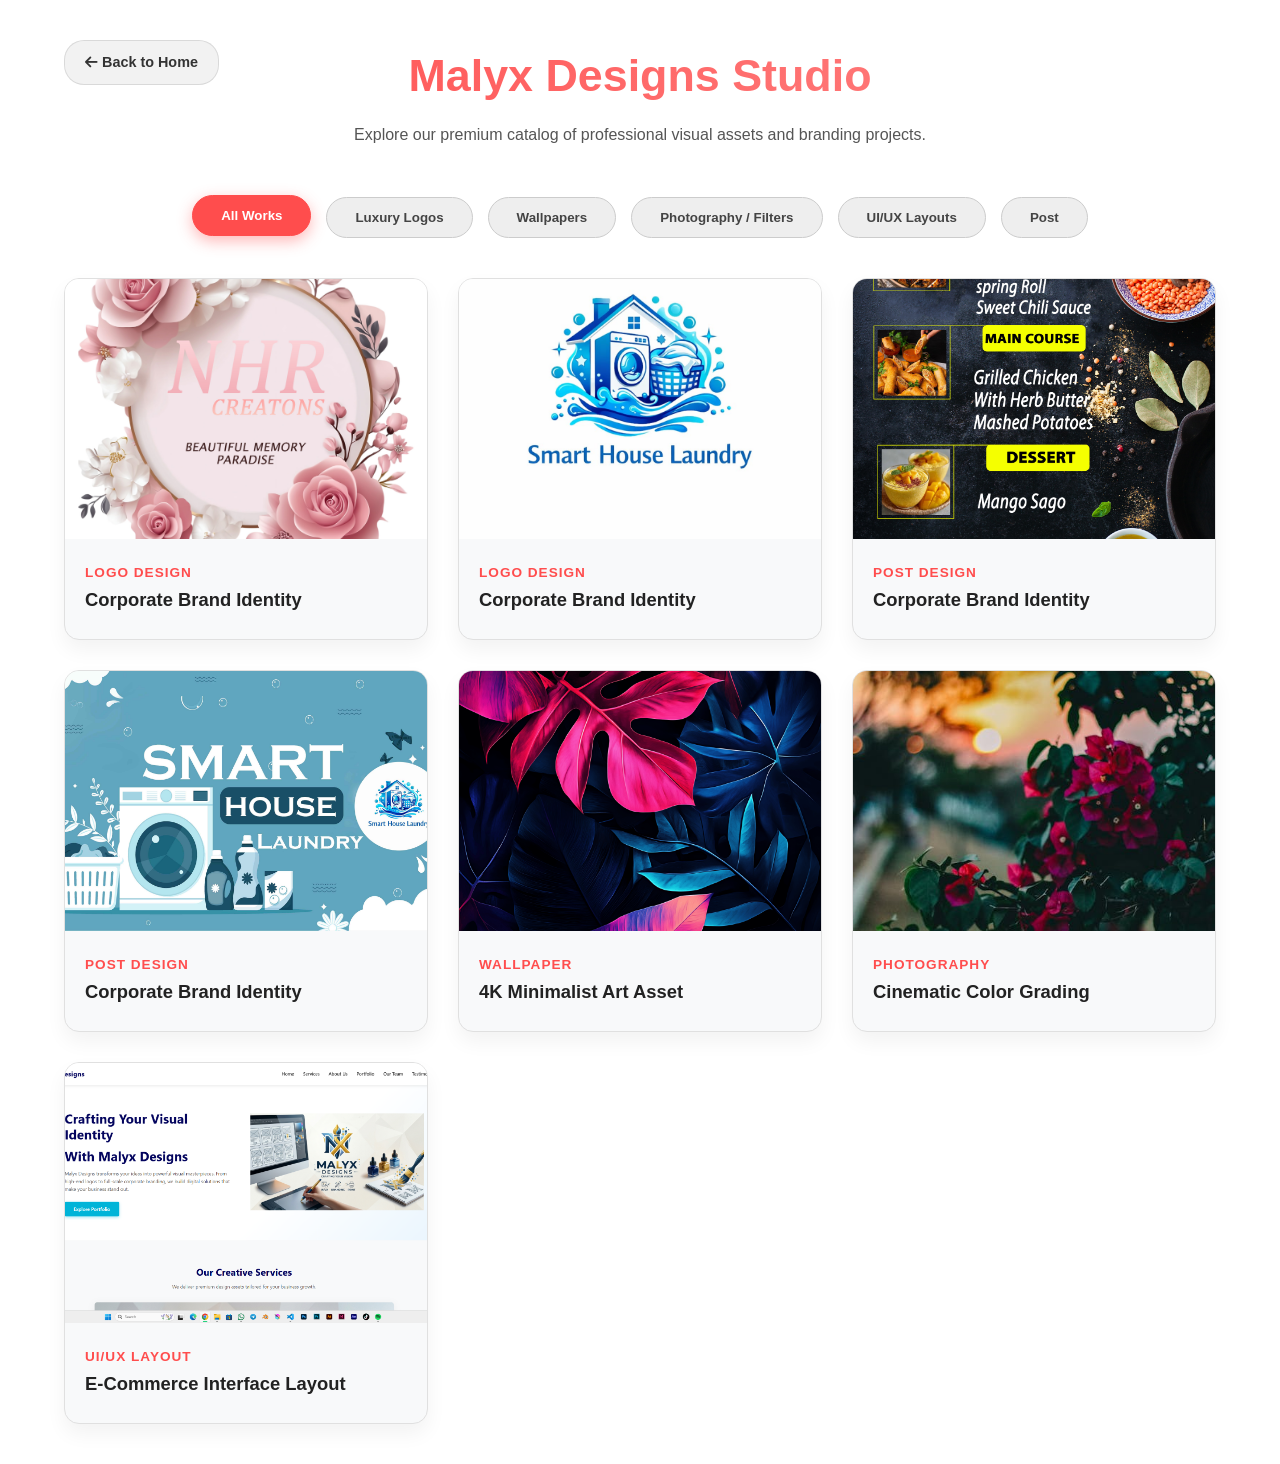
==== portfolio.html @ 3da810dc "Add files via upload" ====
<!DOCTYPE html>
<html lang="en">
<head>
    <meta charset="UTF-8">
    <meta name="viewport" content="width=device-width, initial-scale=1.0">
    <title>Malyx Designs | Creative Portfolio Showcase</title>
    
    <link rel="stylesheet" href="style.css">
    <link rel="stylesheet" href="portfolio.css">
    <link rel="stylesheet" href="https://cdnjs.cloudflare.com/ajax/libs/font-awesome/6.0.0/css/all.min.css">
</head>
<body>

    <div class="portfolio-header">
        <a href="index.html" class="back-home-btn"><i class="fas fa-arrow-left"></i> Back to Home</a>
        <h1 class="showcase-title">Malyx Designs Studio</h1>
        <p style="color: #888;">Explore our premium catalog of professional visual assets and branding projects.</p>
    </div>

    <div class="showcase-filters">
        <button class="showcase-filter-btn active" data-filter="all">All Works</button>
        <button class="showcase-filter-btn" data-filter="logos">Luxury Logos</button>
        <button class="showcase-filter-btn" data-filter="wallpapers">Wallpapers</button>
        <button class="showcase-filter-btn" data-filter="photos">Photography / Filters</button>
        <button class="showcase-filter-btn" data-filter="uiux">UI/UX Layouts</button>
         <button class="showcase-filter-btn" data-filter="Post">Post</button>
    </div>

    <div class="showcase-grid" id="showcaseGrid">
        
        <div class="showcase-card" data-category="logos">
            <div class="showcase-img-box">
                <img src="portfolio photo/2.jpg" alt="Malyx Premium Logo">
            </div>
            <div class="showcase-info">
                <span>Logo Design</span>
                <h3>Corporate Brand Identity</h3>
            </div>
        </div>

        <div class="showcase-card" data-category="logos">
            <div class="showcase-img-box">
                <img src="portfolio photo/WhatsApp Image 2026-02-16 at 11.25.19.jpeg" alt="Malyx Premium Logo">
            </div>
            <div class="showcase-info">
                <span>Logo Design</span>
                <h3>Corporate Brand Identity</h3>
            </div>
        </div>

        <div class="showcase-card" data-category="Post">
            <div class="showcase-img-box">
                <img src="portfolio photo/Untitled-1.jpg" alt="Malyx Premium Post">
            </div>
            <div class="showcase-info">
                <span>Post Design</span>
                <h3>Corporate Brand Identity</h3>
            </div>
        </div>

        <div class="showcase-card" data-category="Post">
            <div class="showcase-img-box">
                <img src="portfolio photo/cover photo.jpg" alt="Malyx Premium Post">
            </div>
            <div class="showcase-info">
                <span>Post Design</span>
                <h3>Corporate Brand Identity</h3>
            </div>
        </div>

        <div class="showcase-card" data-category="wallpapers">
            <div class="showcase-img-box">
                <img src="portfolio photo/amoled_colorful_leaves_aae9da4a_2e3b_4034_90f3.png" alt="Minimalist Red Desktop Wallpaper">
            </div>
            <div class="showcase-info">
                <span>Wallpaper</span>
                <h3>4K Minimalist Art Asset</h3>
            </div>
        </div>

        <div class="showcase-card" data-category="photos">
            <div class="showcase-img-box">
                <img src="portfolio photo/pexels-photo-600114.jpeg" alt="Graded Corporate Photography">
            </div>
            <div class="showcase-info">
                <span>Photography</span>
                <h3>Cinematic Color Grading</h3>
            </div>
        </div>

        <div class="showcase-card" data-category="uiux">
            <div class="showcase-img-box">
                <img src="portfolio photo/Screenshot 2026-05-20 155240.png" alt="Mobile UI Concept">
            </div>
            <div class="showcase-info">
                <span>UI/UX Layout</span>
                <h3>E-Commerce Interface Layout</h3>
            </div>
        </div>

    </div>

    <div id="lightbox" class="lightbox">
        <span class="lightbox-close">&times;</span>
        <img class="lightbox-content" id="lightboxImg" src="" alt="Enlarged Design">
    </div>

    <script src="portfolio.js"></script>
</body>
</html>
---- style.css ----
/* ==========================================
   1. CORE VARIABLES & RESET CONFIGS
   ========================================== */
:root {
    --primary-color: #ff4d4d;
    --secondary-color: #0f2537; /* කළු වෙනුවට තද වෘත්තීය නිල් පැහැයක් */
    --dark-bg: #f7f9fc;         /* පසුබිම ලා පැහැයට වෙනස් කළා */
    --light-bg: #ffffff;        /* ප්‍රධාන පසුබිම සුදු පැහැයට වෙනස් කළා */
    --text-color: #333333;      /* කියවීමට පහසු තද අකුරු */
    --text-light: #ffffff;
    --text-muted: #666666;
    --card-bg: #ffffff;
    --border-color: #e0e0e0;
    --transition-fast: all 0.3s ease;
    --box-shadow-sm: 0 4px 6px rgba(0, 0, 0, 0.05);
    --box-shadow-md: 0 10px 20px rgba(0, 0, 0, 0.05);
}

* {
    margin: 0;
    padding: 0;
    box-sizing: border-box;
}

html {
    scroll-behavior: smooth;
    font-family: 'Segoe UI', Tahoma, Geneva, Verdana, sans-serif;
    color: var(--text-color);
    background-color: var(--light-bg);
}

body {
    line-height: 1.6;
    overflow-x: hidden;
    background-color: var(--light-bg);
}

a {
    text-decoration: none;
    color: inherit;
    transition: var(--transition-fast);
}

ul {
    list-style: none;
}

img {
    max-width: 100%;
    height: auto;
    display: block;
}

/* ==========================================
   2. REUSABLE COMPONENTS & BUTTONS
   ========================================== */
.section-title {
    font-size: 2.5rem;
    text-align: center;
    margin-bottom: 10px;
    color: var(--secondary-color);
    font-weight: 700;
}

.section-subtitle {
    text-align: center;
    color: var(--text-muted);
    margin-bottom: 40px;
    font-size: 1.1rem;
}

.btn-primary {
    display: inline-block;
    background-color: var(--primary-color);
    color: var(--text-light);
    padding: 12px 30px;
    border-radius: 30px;
    font-weight: 600;
    border: 2px solid transparent;
    cursor: pointer;
    box-shadow: 0 4px 15px rgba(255, 77, 77, 0.3);
    transition: var(--transition-fast);
}

.btn-primary:hover {
    background-color: transparent;
    color: var(--primary-color);
    border-color: var(--primary-color);
    transform: translateY(-3px);
    box-shadow: 0 6px 20px rgba(255, 77, 77, 0.4);
}

/* ==========================================
   3. MAIN HEADER & NAVIGATION
   ========================================== */
.main-header {
    position: fixed;
    top: 0;
    left: 0;
    width: 100%;
    background-color: rgba(255, 255, 255, 0.95); /* Header එක සුදු පැහැයට හැරෙව්වා */
    padding: 15px 8%;
    display: flex;
    justify-content: space-between;
    align-items: center;
    z-index: 1000;
    box-shadow: 0 2px 10px rgba(0,0,0,0.05);
    backdrop-filter: blur(10px);
}

.nav-links a {
    color: #444444; /* කළු/අළු අකුරු ලා පසුබිමට ගැළපෙන ලෙස */
    font-weight: 500;
    font-size: 1rem;
    padding: 5px 0;
    position: relative;
    display: inline-flex;  
    align-items: center;   
}

.logo-container {
    display: flex;
    align-items: center;
    gap: 10px;
    color: var(--secondary-color); /* ලෝගෝ අකුරු තද පැහැයට */
}

.logo-icon {
    font-size: 1.8rem;
    color: var(--primary-color);
}

/* ==========================================
   THEME SWITCHER DROPDOWN STYLES
   ========================================== */
.theme-switcher {
    position: relative;
    display: inline-block;
    margin-left: 20px;
}

.theme-btn {
    background: #f0f2f5;
    border: 1px solid var(--border-color);
    color: var(--secondary-color);
    padding: 8px 12px;
    border-radius: 50%;
    cursor: pointer;
    font-size: 1rem;
    transition: all 0.3s ease;
}

.theme-btn:hover {
    background: #ff4d4d;
    color: #fff;
    border-color: #ff4d4d;
}

.theme-dropdown {
    position: absolute;
    top: 45px; 
    right: 0;
    background: #ffffff;
    border: 1px solid var(--border-color);
    border-radius: 8px;
    padding: 5px 0;
    list-style: none;
    width: 120px;
    display: none; 
    box-shadow: 0 5px 15px rgba(0,0,0,0.08);
    z-index: 1000;
}

.theme-dropdown.show { 
    display: block; 
}

.theme-dropdown li {
    padding: 10px 15px;
    color: var(--text-color);
    cursor: pointer;
    font-size: 0.9rem;
    display: flex;
    align-items: center;
    gap: 8px;
    transition: all 0.2s ease;
}

.theme-dropdown li:hover, 
.theme-dropdown li.active-theme {
    background: #ff4d4d;
    color: #fff;
}

/* ==========================================
   4. HERO SECTION (WELCOME AREA)
   ========================================== */
.hero-section {
    min-height: 100vh;
    background-color: var(--dark-bg) !important; /* කළු වෙනුවට ලස්සන ලා පසුබිමක් */
    color: var(--text-color); /* අකුරු තද පැහැයට */
    display: flex;
    align-items: center;
    padding: 100px 8% 60px 8%;
}

.brand-name {
    font-size: 1.5rem;
    font-weight: 700;
    letter-spacing: 0.5px;
    color: var(--secondary-color);
}

.navbar {
    display: flex;
    align-items: center;
}

.nav-links {
    display: flex;
    gap: 30px;
}

.nav-links a:hover,
.nav-links a.active {
    color: var(--primary-color);
}

.nav-links a::after {
    content: '';
    position: absolute;
    bottom: 0;
    left: 0;
    width: 0;
    height: 2px;
    background-color: var(--primary-color);
    transition: var(--transition-fast);
}

.nav-links a:hover::after,
.nav-links a.active::after {
    width: 100%;
}

.menu-toggle {
    display: none;
    color: var(--secondary-color);
    font-size: 1.5rem;
    cursor: pointer;
}

.hero-container {
    display: grid;
    grid-template-columns: 1fr 1fr;
    gap: 50px;
    align-items: center;
    max-width: 1200px;
    margin: 0 auto;
    width: 100%;
}

.hero-content h1 {
    font-size: 3.2rem;
    font-weight: 800;
    line-height: 1.2;
    min-height: 4rem;
    color: var(--secondary-color);
}

.hero-content h1 {
    font-size: 3.2rem;
    font-weight: 800;
    line-height: 1.2;
    color: var(--secondary-color);
    margin-bottom: 10px;
    display: block; /* වැකිය සාමාන්‍ය පරිදි ස්ථාවරව තියාගන්න */
}

/* 🎯 දැන් මේ Animation එක ක්‍රියාත්මක වෙන්නේ අග තියෙන ඉරට විතරයි */
.typing-cursor {
    color: #ff4d4d; /* Cursor එකේ පාට (Malyx රතු) */
    font-weight: 300;
    margin-left: 5px;
    display: inline-block;
    animation: cursor-blink 0.7s infinite;
}

/* 🎯 Cursor එක විතරක් පෙනි පෙනි නැතිවෙන Animation එක */
@keyframes cursor-blink {
    0%, 100% { opacity: 1; }
    50% { opacity: 0; }
}

@keyframes blink {
    0%, 100% { opacity: 1; }
    50% { opacity: 0; }
}

.hero-content p {
    font-size: 1.1rem;
    color: #555555;
    margin: 25px 0 35px 0;
    max-width: 550px;
}

.hero-image img {
    width: 100%;
    filter: drop-shadow(0 15px 30px rgba(0,0,0,0.05));
    animation: float 6s ease-in-out infinite;
}

@keyframes float {
    0%, 100% { transform: translateY(0); }
    50% { transform: translateY(-15px); }
}

/* ==========================================
   5. SERVICES & ABOUT SECTIONS
   ========================================== */
.services-section, .about-section {
    padding: 80px 8%;
    background-color: var(--light-bg);
}

.about-section {
    background-color: var(--dark-bg); /* Section දෙක වෙන් කර හඳුනාගැනීමට */
}

.web-image-wrapper {
    display: flex;
    justify-content: center;
    margin: 0 auto;
    max-width: 1000px; /* Full width එකට ළඟා වීමට වැඩි කළා */
    width: 100%;
}

.clean-web-img {
    width: 100%;
    border-radius: 12px;
    box-shadow: var(--box-shadow-md);
    transition: var(--transition-fast);
}

.clean-web-img:hover {
    transform: scale(1.02);
}

/* ==========================================
   6. PORTFOLIO WITH DYNAMIC FILTERS
   ========================================== */
.portfolio-section {
    padding: 80px 8%;
    background-color: var(--light-bg);
}

.portfolio-filters {
    display: flex;
    justify-content: center;
    gap: 15px;
    margin-bottom: 40px;
}

.filter-btn {
    background-color: #ffffff;
    border: 1px solid var(--border-color);
    padding: 10px 24px;
    border-radius: 25px;
    font-weight: 600;
    cursor: pointer;
    transition: var(--transition-fast);
    box-shadow: var(--box-shadow-sm);
    color: var(--text-color);
}

.filter-btn:hover,
.filter-btn.active {
    background-color: var(--primary-color);
    color: var(--text-light);
    border-color: var(--primary-color);
}

/* ==========================================
   7. CREATIVE TEAM SECTION
   ========================================== */
.team-section {
    padding: 80px 8%;
    background-color: var(--dark-bg);
}

.team-grid {
    display: flex;
    justify-content: center;
    gap: 40px;
    flex-wrap: wrap;
    max-width: 1000px;
    margin: 0 auto;
}

.team-card {
    background-color: #ffffff;
    padding: 40px 30px;
    border-radius: 12px;
    text-align: center;
    width: 280px;
    box-shadow: var(--box-shadow-sm);
    border: 1px solid var(--border-color);
    transition: var(--transition-fast);
}

.team-card:hover {
    transform: translateY(-5px);
    box-shadow: var(--box-shadow-md);
    border-color: var(--primary-color);
}

.team-img-placeholder {
    width: 100px;
    height: 100px;
    background-color: rgba(255, 77, 77, 0.1);
    color: var(--primary-color);
    border-radius: 50%;
    display: flex;
    align-items: center;
    justify-content: center;
    font-size: 2.5rem;
    margin: 0 auto 20px auto;
}

.team-card h3 {
    font-size: 1.3rem;
    margin-bottom: 5px;
    color: var(--secondary-color);
}

.team-card p {
    color: var(--text-muted);
    font-size: 0.95rem;
}

/* ==========================================
   8. TESTIMONIALS SECTION
   ========================================== */
.testimonials-section {
    padding: 80px 8%;
    background-color: var(--secondary-color); /* මෙය තද වර්ණයෙන් පැවතීම කැපී පෙනේ */
    color: var(--text-light);
    text-align: center;
}

.testimonials-section .section-title {
    color: var(--text-light);
}

.testimonial-container {
    max-width: 800px;
    margin: 0 auto;
}

.testimonial-card {
    background-color: rgba(255,255,255,0.05);
    padding: 40px;
    border-radius: 15px;
    border: 1px solid rgba(255,255,255,0.1);
}

.client-text {
    font-size: 1.2rem;
    font-style: italic;
    line-height: 1.8;
    margin-bottom: 25px;
}

.client-info h4 {
    color: var(--primary-color);
    font-size: 1.1rem;
    margin-bottom: 2px;
}

.client-info span {
    font-size: 0.85rem;
    color: #aaaaaa;
}

/* ==========================================
   9. CONTACT FORM & SYSTEM VALIDATION
   ========================================== */
.contact-section {
    padding: 80px 8%;
    background-color: var(--light-bg);
}

.contact-container {
    max-width: 650px;
    margin: 0 auto 50px auto;
    background-color: #ffffff;
    padding: 40px;
    border-radius: 12px;
    box-shadow: var(--box-shadow-md);
    border: 1px solid var(--border-color);
}

.form-group {
    margin-bottom: 22px;
}

.form-group label {
    display: block;
    font-weight: 600;
    margin-bottom: 8px;
    font-size: 0.95rem;
    color: var(--secondary-color);
}

.form-group input,
.form-group textarea {
    width: 100%;
    padding: 12px 18px;
    border: 1px solid var(--border-color);
    border-radius: 8px;
    font-family: inherit;
    font-size: 1rem;
    background-color: #fafafa;
    transition: var(--transition-fast);
    color: var(--text-color);
}

.form-group input:focus,
.form-group textarea:focus {
    outline: none;
    border-color: var(--primary-color);
    background-color: #ffffff;
    box-shadow: 0 0 0 4px rgba(255, 77, 77, 0.1);
}

.form-btn {
    width: 100%;
    border-radius: 8px;
    font-size: 1.05rem;
    padding: 14px;
}

/* Validation System CSS rules */
.error-msg {
    display: none;
    color: var(--primary-color);
    font-size: 0.85rem;
    margin-top: 6px;
    font-weight: 500;
}

.invalid-field {
    border: 2px solid var(--primary-color) !important;
    background-color: #fff2f2 !important;
}

.success-box {
    display: none;
    background-color: #d4edda;
    color: #155724;
    padding: 15px;
    border-left: 5px solid #28a745;
    margin-top: 20px;
    border-radius: 4px;
    font-weight: 500;
}

/* ==========================================
   10. INTERACTIVE STAR RATING STYLES
   ========================================== */
.rating-container {
    text-align: center;
    max-width: 400px;
    margin: 0 auto;
    padding: 25px;
    background-color: #ffffff;
    border-radius: 10px;
    box-shadow: var(--box-shadow-sm);
    border: 1px solid var(--border-color);
}

.rating-container h3 {
    font-size: 1.2rem;
    margin-bottom: 12px;
    color: var(--secondary-color);
}

.stars {
    margin-bottom: 10px;
}

.star {
    cursor: pointer;
    font-size: 2.3rem;
    color: #dddddd;
    transition: color 0.2s ease, transform 0.1s ease;
    display: inline-block;
}

.star:hover {
    transform: scale(1.15);
}

.star.rated {
    color: #ffcc00;
}

#rating-text {
    font-size: 0.95rem;
    color: var(--text-muted);
}

/* ==========================================
   11. PROFESSIONAL FOOTER ARCHITECTURE
   ========================================== */
.main-footer {
    background-color: var(--secondary-color);
    color: #e0e0e0;
    padding: 70px 8% 20px 8%;
    border-top: 4px solid var(--primary-color);
}

.footer-container {
    display: grid;
    grid-template-columns: 2fr 1fr 1fr 1.2fr;
    gap: 40px;
    max-width: 1200px;
    margin: 0 auto;
}

.brand-col .footer-logo {
    display: flex;
    align-items: center;
    gap: 10px;
    color: #fff;
    font-size: 1.6rem;
    font-weight: 700;
    margin-bottom: 15px;
}

.brand-col .footer-logo i {
    color: var(--primary-color);
}

.brand-desc {
    font-size: 0.9rem;
    line-height: 1.7;
    color: #b0b0b0;
    margin-bottom: 20px;
}

.contact-info-list li {
    display: flex;
    align-items: center;
    gap: 12px;
    font-size: 0.9rem;
    margin-bottom: 10px;
}

.contact-info-list li i {
    color: var(--primary-color);
    width: 15px;
}

.footer-col h3 {
    color: #fff;
    font-size: 1.15rem;
    font-weight: 600;
    margin-bottom: 25px;
    position: relative;
}

.footer-col h3::after {
    content: '';
    position: absolute;
    bottom: -8px;
    left: 0;
    width: 35px;
    height: 2px;
    background-color: var(--primary-color);
}

.footer-links li {
    margin-bottom: 12px;
}

.footer-links a {
    font-size: 0.9rem;
    color: #b0b0b0;
}

.footer-links a:hover {
    color: var(--primary-color);
    padding-left: 5px;
}

.hubs-list li {
    font-size: 0.9rem;
    color: #b0b0b0;
    display: flex;
    align-items: center;
    gap: 10px;
}

.hubs-list li i {
    color: var(--primary-color);
}

.footer-bottom {
    margin-top: 50px;
    padding-top: 20px;
    border-top: 1px solid rgba(255, 255, 255, 0.08);
}

.bottom-container {
    display: flex;
    justify-content: space-between;
    align-items: center;
    flex-wrap: wrap;
    gap: 15px;
    max-width: 1200px;
    margin: 0 auto;
    font-size: 0.85rem;
    color: #999999;
}

.design-badges {
    display: flex;
    gap: 12px;
}

.design-badges span {
    background-color: rgba(255,255,255,0.05);
    padding: 4px 10px;
    border-radius: 4px;
    border: 1px solid rgba(255,255,255,0.1);
    cursor: default;
}

.design-badges span i {
    color: #00a8ff;
}

/* ==========================================
   12. LIGHTBOX MODAL CONFIGURATION
   ========================================== */
.lightbox {
    display: none;
    position: fixed;
    top: 0; left: 0; width: 100%; height: 100%;
    background: rgba(0, 0, 0, 0.95);
    z-index: 99999;
    align-items: center;
    justify-content: center;
}

.lightbox.show {
    display: flex;
}

.lightbox-content {
    max-width: 85%;
    max-height: 85%;
    border: 3px solid #ffffff;
    border-radius: 4px;
    box-shadow: 0 0 30px rgba(255,255,255,0.15);
    animation: zoom 0.3s ease;
}

@keyframes zoom {
    from { transform: scale(0.9); opacity: 0; }
    to { transform: scale(1); opacity: 1; }
}

.lightbox-close {
    position: absolute;
    top: 30px;
    right: 40px;
    color: #ffffff;
    font-size: 40px;
    font-weight: bold;
    cursor: pointer;
    transition: var(--transition-fast);
}

.lightbox-close:hover {
    color: var(--primary-color);
}

/* ==========================================
   13. STICKY FLOATING SOCIAL STYLES
   ========================================== */
.back-to-top {
    position: fixed;
    bottom: 30px;
    right: 30px;
    background-color: var(--primary-color);
    color: white;
    width: 45px;
    height: 45px;
    border-radius: 50%;
    display: flex;
    align-items: center;
    justify-content: center;
    font-size: 1.2rem;
    border: none;
    cursor: pointer;
    box-shadow: 0 4px 10px rgba(0,0,0,0.2);
    opacity: 0;
    visibility: hidden;
    transition: all 0.4s ease;
    z-index: 999;
}

.back-to-top.show {
    opacity: 1;
    visibility: visible;
}

.back-to-top:hover {
    background-color: #e03e3e;
    transform: translateY(-3px);
}

/* Floating Social Icons Styling */
.instagram-float, .tiktok-float, .facebook-float, .whatsapp-float {
    position: fixed;
    width: 50px;
    height: 50px;
    color: #fff;
    border-radius: 50%;
    text-align: center;
    font-size: 24px;
    box-shadow: 2px 2px 10px rgba(0,0,0,0.15);
    z-index: 999;
    display: flex;
    align-items: center;
    justify-content: center;
}

.instagram-float { bottom: 90px; left: 20px; background: #e1306c; }
.tiktok-float { bottom: 150px; left: 20px; background: #000000; }
.facebook-float { bottom: 210px; left: 20px; background: #1877f2; }
.whatsapp-float { bottom: 30px; left: 20px; background: #25d366; font-size: 28px; }

.instagram-float:hover, .tiktok-float:hover, .facebook-float:hover, .whatsapp-float:hover {
    transform: scale(1.1) translateY(-3px);
    color: #fff;
}

/* ==========================================
   14. RESPONSIVE MEDIA QUERIES (MOBILE)
   ========================================== */
@media (max-width: 992px) {
    .hero-container {
        grid-template-columns: 1fr;
        text-align: center;
        gap: 30px;
    }
    .hero-content p {
        margin: 25px auto 35px auto;
    }
    .footer-container {
        grid-template-columns: 1fr 1fr;
    }
}

@media (max-width: 768px) {
    .main-header {
        padding: 15px 5%;
    }
    .menu-toggle {
        display: block;
    }
    .nav-links {
        position: absolute;
        top: 100%;
        left: 0;
        width: 100%;
        background-color: var(--secondary-color);
        flex-direction: column;
        gap: 0;
        max-height: 0;
        overflow: hidden;
        transition: max-height 0.4s ease-in-out;
        box-shadow: 0 4px 10px rgba(0,0,0,0.1);
    }
    .nav-links.active {
        max-height: 350px;
    }
    .nav-links li {
        width: 100%;
        text-align: center;
    }
    .nav-links a {
        display: block;
        padding: 15px 0;
        border-bottom: 1px solid rgba(255,255,255,0.05);
        color: #ffffff; /* මොබයිල් මෙනු එක තද පැහැති නිසා අකුරු සුදු කළා */
    }
    .nav-links a::after {
        display: none;
    }
    .hero-content h1 {
        font-size: 2.3rem;
    }
    .footer-container {
        grid-template-columns: 1fr;
        gap: 30px;
    }
    .contact-container {
        padding: 25px;
    }
    .bottom-container {
        flex-direction: column;
        text-align: center;
    }
}

/* පින්තූර අඩු වුණත් grid එක හැමතිස්සෙම මැදටම තියන්න */
#portfolioGrid, .portfolio-grid {
    display: grid;
    grid-template-columns: repeat(auto-fill, minmax(280px, 1fr));
    gap: 25px;
    max-width: 1200px;
    margin: 0 auto;
}

.portfolio-item {
    width: 100%; 
}

/* ==========================================
   SOCIAL ICONS BRAND-COLORED RIPPLE EFFECT
   ========================================== */
.instagram-float, .tiktok-float, .facebook-float, .whatsapp-float {
    position: fixed;
    z-index: 999;
}

/* 1. Facebook - නිල් පාට වළල්ල */
.facebook-float {
    animation: fbRipple 2.5s infinite ease-in-out;
}
@keyframes fbRipple {
    0% { box-shadow: 0 0 0 0 rgba(24, 119, 242, 0.6), 0 2px 10px rgba(0,0,0,0.15); }
    50% { box-shadow: 0 0 0 15px rgba(24, 119, 242, 0), 0 2px 10px rgba(0,0,0,0.15); }
    100% { box-shadow: 0 0 0 0 rgba(24, 119, 242, 0), 0 2px 10px rgba(0,0,0,0.15); }
}

/* 2. TikTok - ලා රතු/නියොන් පාට වළල්ල */
.tiktok-float {
    animation: ttRipple 2.5s infinite ease-in-out;
    animation-delay: 0.6s; 
}
@keyframes ttRipple {
    0% { box-shadow: 0 0 0 0 rgba(254, 44, 85, 0.6), 0 2px 10px rgba(0,0,0,0.15); }
    50% { box-shadow: 0 0 0 15px rgba(254, 44, 85, 0), 0 2px 10px rgba(0,0,0,0.15); }
    100% { box-shadow: 0 0 0 0 rgba(254, 44, 85, 0), 0 2px 10px rgba(0,0,0,0.15); }
}

/* 3. Instagram - රෝස/රතු පාට වළල්ල */
.instagram-float {
    animation: igRipple 2.5s infinite ease-in-out;
    animation-delay: 1.2s;
}
@keyframes igRipple {
    0% { box-shadow: 0 0 0 0 rgba(225, 48, 108, 0.6), 0 2px 10px rgba(0,0,0,0.15); }
    50% { box-shadow: 0 0 0 15px rgba(225, 48, 108, 0), 0 2px 10px rgba(0,0,0,0.15); }
    100% { box-shadow: 0 0 0 0 rgba(225, 48, 108, 0), 0 2px 10px rgba(0,0,0,0.15); }
}

/* 4. WhatsApp - ලා කොළ පාට වළල්ල */
.whatsapp-float {
    animation: waRipple 2.5s infinite ease-in-out;
    animation-delay: 1.8s;
}
@keyframes waRipple {
    0% { box-shadow: 0 0 0 0 rgba(37, 211, 102, 0.6), 0 2px 10px rgba(0,0,0,0.15); }
    50% { box-shadow: 0 0 0 15px rgba(37, 211, 102, 0), 0 2px 10px rgba(0,0,0,0.15); }
    100% { box-shadow: 0 0 0 0 rgba(37, 211, 102, 0), 0 2px 10px rgba(0,0,0,0.15); }
}

/* Hover කළාම ඇනිමේෂන් එක නතර වෙන්න */
.instagram-float:hover, .tiktok-float:hover, .facebook-float:hover, .whatsapp-float:hover {
    animation: none;
    transform: scale(1.1);
    transition: transform 0.3s ease;
}
---- portfolio.css ----
/* ==========================================
   PORTFOLIO DASHBOARD UNIQUE STYLES
   ========================================== */
body {
    background-color: #0b0b0d !important;
    color: #ffffff;
    min-height: 100vh;
    padding: 40px 5%;
}

.portfolio-header {
    text-align: center;
    margin-bottom: 50px;
    position: relative;
}

.back-home-btn {
    position: absolute;
    top: 0; 
    left: 0;
    background: rgba(255,255,255,0.05);
    padding: 10px 20px;
    border-radius: 20px;
    border: 1px solid rgba(255,255,255,0.1);
    font-weight: 600;
    font-size: 0.9rem;
    transition: all 0.3s ease;
}

.back-home-btn:hover {
    background: #ff4d4d;
    border-color: #ff4d4d;
    color: #fff;
}

.showcase-title {
    font-size: 2.8rem;
    font-weight: 800;
    background: linear-gradient(to right, #ff4d4d, #ff8585);
    -webkit-background-clip: text;
    background-clip: text; /* standard රූල් එක එකතු කළා */
    -webkit-text-fill-color: transparent;
    color: transparent; /* standard fallback එක එකතු කළා */
    margin-bottom: 10px;
}

.showcase-filters {
    display: flex;
    justify-content: center;
    gap: 15px;
    margin: 40px 0;
    flex-wrap: wrap;
}

.showcase-filter-btn {
    background: #16161a;
    border: 1px solid #2a2a35;
    color: #b0b0b0;
    padding: 12px 28px;
    border-radius: 30px;
    font-weight: 600;
    cursor: pointer;
    transition: all 0.3s ease;
}

.showcase-filter-btn:hover, 
.showcase-filter-btn.active {
    background: #ff4d4d;
    color: #fff;
    border-color: #ff4d4d;
    box-shadow: 0 5px 15px rgba(255, 77, 77, 0.4);
    transform: translateY(-2px);
}

.showcase-grid {
    display: grid;
    grid-template-columns: repeat(auto-fill, minmax(300px, 1fr));
    gap: 30px;
    max-width: 1300px;
    margin: 0 auto;
}

.showcase-card {
    background: #121216;
    border-radius: 15px;
    overflow: hidden;
    border: 1px solid #1e1e24;
    box-shadow: 0 10px 20px rgba(0,0,0,0.3);
    cursor: pointer;
    transition: all 0.4s cubic-bezier(0.165, 0.84, 0.44, 1);
}

.showcase-card:hover {
    transform: translateY(-10px);
    border-color: #ff4d4d;
    box-shadow: 0 15px 30px rgba(255, 77, 77, 0.15);
}

.showcase-img-box {
    position: relative;
    height: 260px;
    overflow: hidden;
    background: #1a1a24;
}

.showcase-img-box img {
    width: 100%;
    height: 100%;
    object-fit: cover;
    transition: transform 0.6s ease;
}

.showcase-card:hover .showcase-img-box img {
    transform: scale(1.08);
}

.showcase-info {
    padding: 20px;
}

.showcase-info h3 {
    font-size: 1.15rem;
    font-weight: 600;
    margin-bottom: 5px;
    color: #fff;
}

.showcase-info span {
    font-size: 0.85rem;
    color: #ff4d4d;
    text-transform: uppercase;
    letter-spacing: 1px;
    font-weight: 700;
}

/* Responsive configurations for mobile */
@media (max-width: 768px) {
    .back-home-btn { 
        position: relative; 
        display: inline-block; 
        margin-bottom: 20px; 
    }
    .showcase-title { 
        font-size: 2rem; 
    }
}
/* ==========================================
   PORTFOLIO DASHBOARD UNIQUE STYLES
   ========================================== */
body {
    background-color: #ffffff !important; /* පසුබිම සම්පූර්ණයෙන්ම සුදු කළා */
    color: #222222; /* අකුරු පැහැදිලිව පෙනෙන්න තද අළු/කළු පාටක් දුන්නා */
    min-height: 100vh;
    padding: 40px 5%;
}

/* Explore our premium catalog... කියන උපමාතෘකාවේ පාට */
.portfolio-header p {
    color: #555555 !important;
}

/* නිර්මාණ දාලා තියෙන Cards වල පසුබිම සහ Borders */
.showcase-card {
    background: #f8f9fa !important; /* කාඩ් එකට ලස්සන ලා අළු පාටක් දුන්නා */
    border: 1px solid #e0e0e0 !important; /* කාඩ් එක වටේට ලා বෝඩරයක් */
    box-shadow: 0 10px 20px rgba(0,0,0,0.05) !important;
}

.showcase-info h3 {
    color: #222222 !important; /* කාඩ් ඇතුළේ තියෙන මාතෘකා තද පාට කළා */
}

/* කාඩ් එක උඩට මවුස් එක ගෙනිච්චම (Hover) වෙනස් වීම */
.showcase-card:hover {
    border-color: #ff4d4d !important;
    box-shadow: 0 15px 30px rgba(255, 77, 77, 0.15) !important;
}

/* උඩ තියෙන Filter Buttons (All Works, Luxury Logos...) සුදු පසුබිමට ගැලපෙන්න හැදුවා */
.showcase-filter-btn {
    background: #eeeeee;
    border: 1px solid #cccccc;
    color: #444444;
}

.showcase-filter-btn:hover, 
.showcase-filter-btn.active {
    background: #ff4d4d;
    color: #fff;
    border-color: #ff4d4d;
}

/* Back to Home ಬಟන් එක සකස් කිරීම */
.back-home-btn {
    background: rgba(0,0,0,0.05);
    border: 1px solid rgba(0,0,0,0.1);
    color: #333333;
}
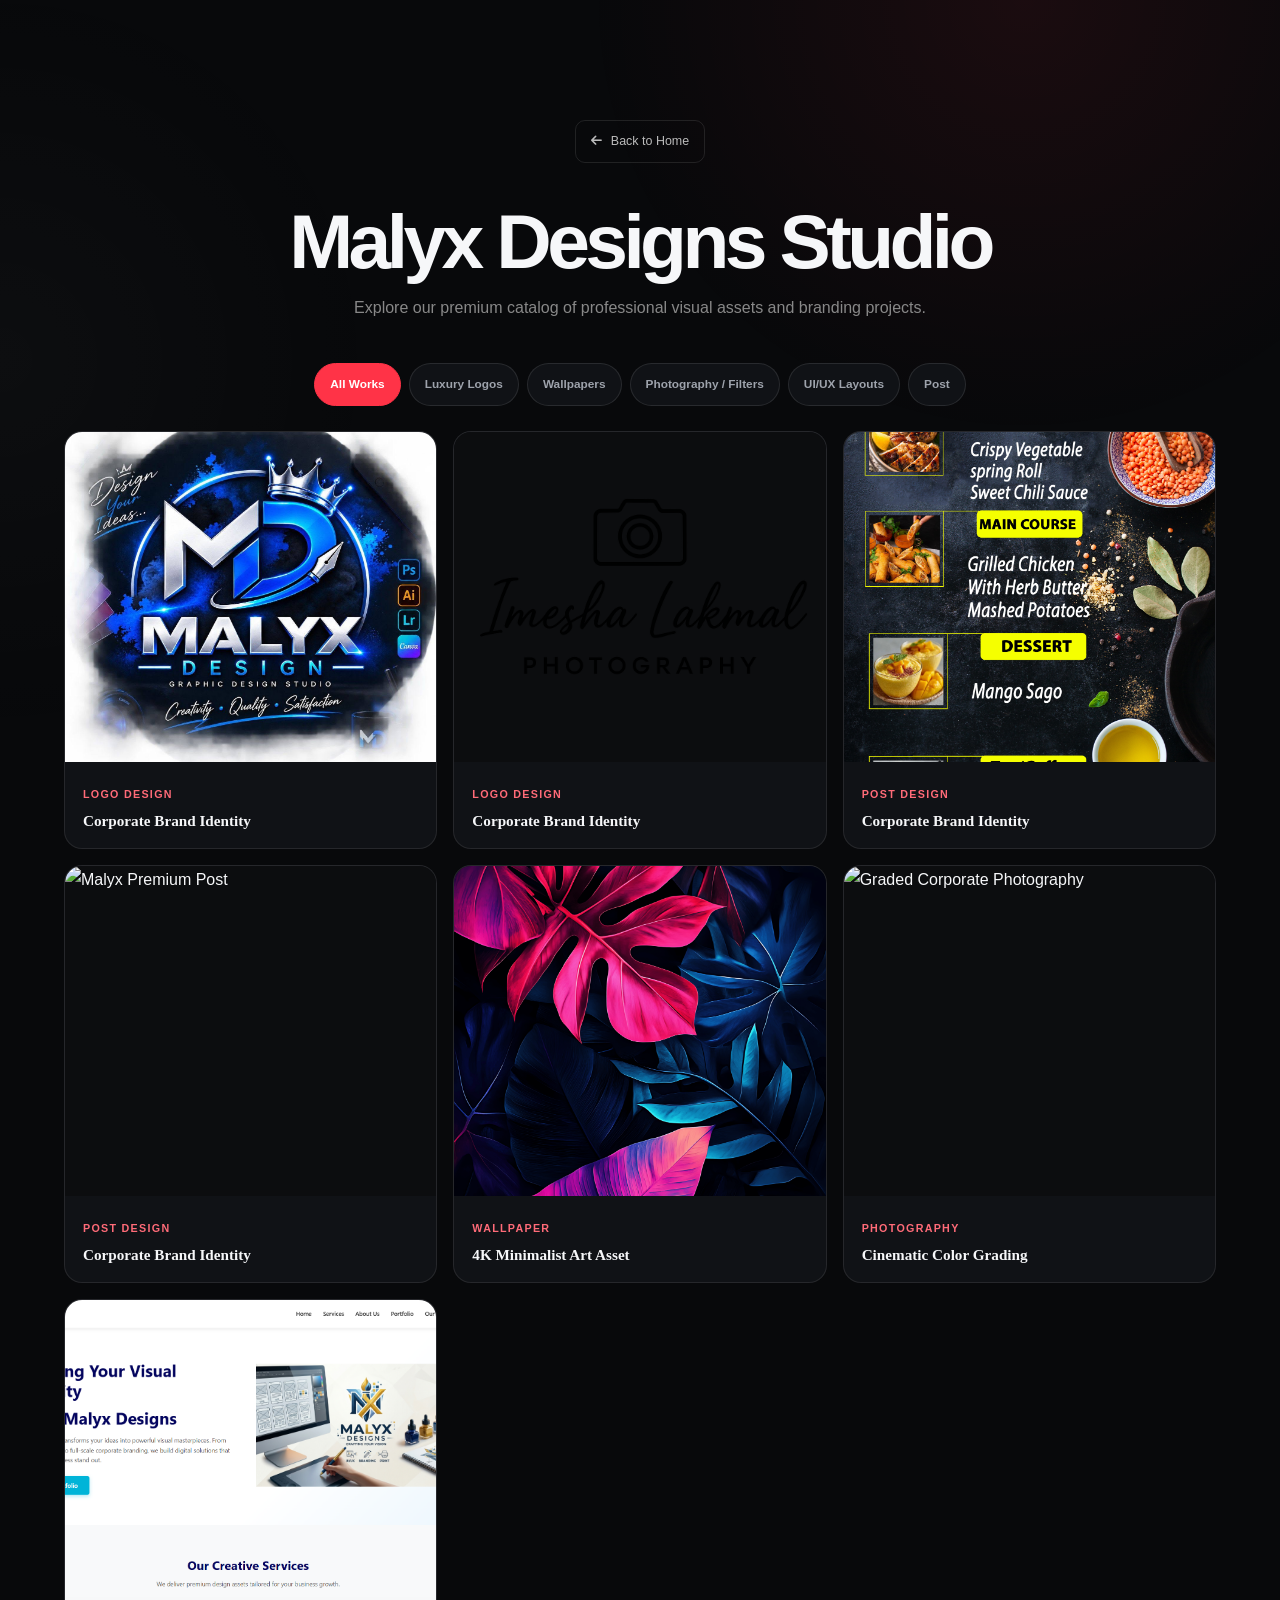
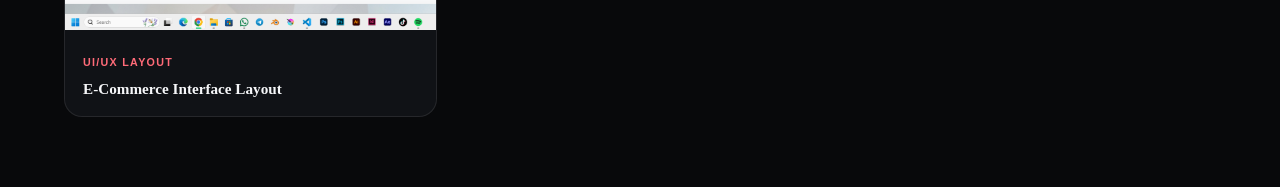
==== commit d074803d: "Add files via upload" ====
--- a/portfolio.html
+++ b/portfolio.html
@@ -1,110 +1,110 @@
-<!DOCTYPE html>
-<html lang="en">
-<head>
-    <meta charset="UTF-8">
-    <meta name="viewport" content="width=device-width, initial-scale=1.0">
-    <title>Malyx Designs | Creative Portfolio Showcase</title>
-    
-    <link rel="stylesheet" href="style.css">
-    <link rel="stylesheet" href="portfolio.css">
-    <link rel="stylesheet" href="https://cdnjs.cloudflare.com/ajax/libs/font-awesome/6.0.0/css/all.min.css">
-</head>
-<body>
-
-    <div class="portfolio-header">
-        <a href="index.html" class="back-home-btn"><i class="fas fa-arrow-left"></i> Back to Home</a>
-        <h1 class="showcase-title">Malyx Designs Studio</h1>
-        <p style="color: #888;">Explore our premium catalog of professional visual assets and branding projects.</p>
-    </div>
-
-    <div class="showcase-filters">
-        <button class="showcase-filter-btn active" data-filter="all">All Works</button>
-        <button class="showcase-filter-btn" data-filter="logos">Luxury Logos</button>
-        <button class="showcase-filter-btn" data-filter="wallpapers">Wallpapers</button>
-        <button class="showcase-filter-btn" data-filter="photos">Photography / Filters</button>
-        <button class="showcase-filter-btn" data-filter="uiux">UI/UX Layouts</button>
-         <button class="showcase-filter-btn" data-filter="Post">Post</button>
-    </div>
-
-    <div class="showcase-grid" id="showcaseGrid">
-        
-        <div class="showcase-card" data-category="logos">
-            <div class="showcase-img-box">
-                <img src="portfolio photo/2.jpg" alt="Malyx Premium Logo">
-            </div>
-            <div class="showcase-info">
-                <span>Logo Design</span>
-                <h3>Corporate Brand Identity</h3>
-            </div>
-        </div>
-
-        <div class="showcase-card" data-category="logos">
-            <div class="showcase-img-box">
-                <img src="portfolio photo/WhatsApp Image 2026-02-16 at 11.25.19.jpeg" alt="Malyx Premium Logo">
-            </div>
-            <div class="showcase-info">
-                <span>Logo Design</span>
-                <h3>Corporate Brand Identity</h3>
-            </div>
-        </div>
-
-        <div class="showcase-card" data-category="Post">
-            <div class="showcase-img-box">
-                <img src="portfolio photo/Untitled-1.jpg" alt="Malyx Premium Post">
-            </div>
-            <div class="showcase-info">
-                <span>Post Design</span>
-                <h3>Corporate Brand Identity</h3>
-            </div>
-        </div>
-
-        <div class="showcase-card" data-category="Post">
-            <div class="showcase-img-box">
-                <img src="portfolio photo/cover photo.jpg" alt="Malyx Premium Post">
-            </div>
-            <div class="showcase-info">
-                <span>Post Design</span>
-                <h3>Corporate Brand Identity</h3>
-            </div>
-        </div>
-
-        <div class="showcase-card" data-category="wallpapers">
-            <div class="showcase-img-box">
-                <img src="portfolio photo/amoled_colorful_leaves_aae9da4a_2e3b_4034_90f3.png" alt="Minimalist Red Desktop Wallpaper">
-            </div>
-            <div class="showcase-info">
-                <span>Wallpaper</span>
-                <h3>4K Minimalist Art Asset</h3>
-            </div>
-        </div>
-
-        <div class="showcase-card" data-category="photos">
-            <div class="showcase-img-box">
-                <img src="portfolio photo/pexels-photo-600114.jpeg" alt="Graded Corporate Photography">
-            </div>
-            <div class="showcase-info">
-                <span>Photography</span>
-                <h3>Cinematic Color Grading</h3>
-            </div>
-        </div>
-
-        <div class="showcase-card" data-category="uiux">
-            <div class="showcase-img-box">
-                <img src="portfolio photo/Screenshot 2026-05-20 155240.png" alt="Mobile UI Concept">
-            </div>
-            <div class="showcase-info">
-                <span>UI/UX Layout</span>
-                <h3>E-Commerce Interface Layout</h3>
-            </div>
-        </div>
-
-    </div>
-
-    <div id="lightbox" class="lightbox">
-        <span class="lightbox-close">&times;</span>
-        <img class="lightbox-content" id="lightboxImg" src="" alt="Enlarged Design">
-    </div>
-
-    <script src="portfolio.js"></script>
-</body>
+<!DOCTYPE html>
+<html lang="en">
+<head>
+    <meta charset="UTF-8">
+    <meta name="viewport" content="width=device-width, initial-scale=1.0">
+    <title>Malyx Designs | Creative Portfolio Showcase</title>
+    
+    <link rel="stylesheet" href="style.css">
+    <link rel="stylesheet" href="portfolio.css">
+    <link rel="stylesheet" href="https://cdnjs.cloudflare.com/ajax/libs/font-awesome/6.0.0/css/all.min.css">
+</head>
+<body class="portfolio-page">
+
+    <div class="portfolio-header">
+        <a href="index.html" class="back-home-btn"><i class="fas fa-arrow-left"></i> Back to Home</a>
+        <h1 class="showcase-title">Malyx Designs Studio</h1>
+        <p style="color: #888;">Explore our premium catalog of professional visual assets and branding projects.</p>
+    </div>
+
+    <div class="showcase-filters">
+        <button class="showcase-filter-btn active" data-filter="all">All Works</button>
+        <button class="showcase-filter-btn" data-filter="logos">Luxury Logos</button>
+        <button class="showcase-filter-btn" data-filter="wallpapers">Wallpapers</button>
+        <button class="showcase-filter-btn" data-filter="photos">Photography / Filters</button>
+        <button class="showcase-filter-btn" data-filter="uiux">UI/UX Layouts</button>
+         <button class="showcase-filter-btn" data-filter="post">Post</button>
+    </div>
+
+    <div class="showcase-grid" id="showcaseGrid">
+        
+        <div class="showcase-card" data-category="logos">
+            <div class="showcase-img-box">
+                <img src="photo/787135980_122111816355325491_9211224981433608645_n.jpg" alt="Malyx Premium Logo">
+            </div>
+            <div class="showcase-info">
+                <span>Logo Design</span>
+                <h3>Corporate Brand Identity</h3>
+            </div>
+        </div>
+
+        <div class="showcase-card" data-category="logos">
+            <div class="showcase-img-box">
+                <img src="photo/file_00000000029071fa9e95d58759742258_conversation_id=69070689-85d0-8320-b19b-11db7ee86626&message_id=bfe87834-9ac9-481e-932f-65ef57628991 (1).png" alt="Malyx Premium Logo">
+            </div>
+            <div class="showcase-info">
+                <span>Logo Design</span>
+                <h3>Corporate Brand Identity</h3>
+            </div>
+        </div>
+
+        <div class="showcase-card" data-category="post">
+            <div class="showcase-img-box">
+                <img src="photo/Untitled-1.jpg" alt="Malyx Premium Post">
+            </div>
+            <div class="showcase-info">
+                <span>Post Design</span>
+                <h3>Corporate Brand Identity</h3>
+            </div>
+        </div>
+
+        <div class="showcase-card" data-category="post">
+            <div class="showcase-img-box">
+                <img src="portfolio photo/cover photo.jpg" alt="Malyx Premium Post">
+            </div>
+            <div class="showcase-info">
+                <span>Post Design</span>
+                <h3>Corporate Brand Identity</h3>
+            </div>
+        </div>
+
+        <div class="showcase-card" data-category="wallpapers">
+            <div class="showcase-img-box">
+                <img src="photo/amoled_colorful_leaves_aae9da4a_2e3b_4034_90f3.png"Minimalist Red Desktop Wallpaper">
+            </div>
+            <div class="showcase-info">
+                <span>Wallpaper</span>
+                <h3>4K Minimalist Art Asset</h3>
+            </div>
+        </div>
+
+        <div class="showcase-card" data-category="photos">
+            <div class="showcase-img-box">
+                <img src="portfolio photo/pexels-photo-600114.jpeg" alt="Graded Corporate Photography">
+            </div>
+            <div class="showcase-info">
+                <span>Photography</span>
+                <h3>Cinematic Color Grading</h3>
+            </div>
+        </div>
+
+        <div class="showcase-card" data-category="uiux">
+            <div class="showcase-img-box">
+                <img src="photo/Screenshot 2026-05-20 155240.png" alt="Mobile UI Concept">
+            </div>
+            <div class="showcase-info">
+                <span>UI/UX Layout</span>
+                <h3>E-Commerce Interface Layout</h3>
+            </div>
+        </div>
+
+    </div>
+
+    <div id="lightbox" class="lightbox">
+        <span class="lightbox-close">&times;</span>
+        <img class="lightbox-content" id="lightboxImg" src="" alt="Enlarged Design">
+    </div>
+
+    <script src="portfolio.js"></script>
+</body>
 </html>
--- a/style.css
+++ b/style.css
@@ -1,988 +1,5 @@
-/* ==========================================
-   1. CORE VARIABLES & RESET CONFIGS
-   ========================================== */
-:root {
-    --primary-color: #ff4d4d;
-    --secondary-color: #0f2537; /* කළු වෙනුවට තද වෘත්තීය නිල් පැහැයක් */
-    --dark-bg: #f7f9fc;         /* පසුබිම ලා පැහැයට වෙනස් කළා */
-    --light-bg: #ffffff;        /* ප්‍රධාන පසුබිම සුදු පැහැයට වෙනස් කළා */
-    --text-color: #333333;      /* කියවීමට පහසු තද අකුරු */
-    --text-light: #ffffff;
-    --text-muted: #666666;
-    --card-bg: #ffffff;
-    --border-color: #e0e0e0;
-    --transition-fast: all 0.3s ease;
-    --box-shadow-sm: 0 4px 6px rgba(0, 0, 0, 0.05);
-    --box-shadow-md: 0 10px 20px rgba(0, 0, 0, 0.05);
-}
-
-* {
-    margin: 0;
-    padding: 0;
-    box-sizing: border-box;
-}
-
-html {
-    scroll-behavior: smooth;
-    font-family: 'Segoe UI', Tahoma, Geneva, Verdana, sans-serif;
-    color: var(--text-color);
-    background-color: var(--light-bg);
-}
-
-body {
-    line-height: 1.6;
-    overflow-x: hidden;
-    background-color: var(--light-bg);
-}
-
-a {
-    text-decoration: none;
-    color: inherit;
-    transition: var(--transition-fast);
-}
-
-ul {
-    list-style: none;
-}
-
-img {
-    max-width: 100%;
-    height: auto;
-    display: block;
-}
-
-/* ==========================================
-   2. REUSABLE COMPONENTS & BUTTONS
-   ========================================== */
-.section-title {
-    font-size: 2.5rem;
-    text-align: center;
-    margin-bottom: 10px;
-    color: var(--secondary-color);
-    font-weight: 700;
-}
-
-.section-subtitle {
-    text-align: center;
-    color: var(--text-muted);
-    margin-bottom: 40px;
-    font-size: 1.1rem;
-}
-
-.btn-primary {
-    display: inline-block;
-    background-color: var(--primary-color);
-    color: var(--text-light);
-    padding: 12px 30px;
-    border-radius: 30px;
-    font-weight: 600;
-    border: 2px solid transparent;
-    cursor: pointer;
-    box-shadow: 0 4px 15px rgba(255, 77, 77, 0.3);
-    transition: var(--transition-fast);
-}
-
-.btn-primary:hover {
-    background-color: transparent;
-    color: var(--primary-color);
-    border-color: var(--primary-color);
-    transform: translateY(-3px);
-    box-shadow: 0 6px 20px rgba(255, 77, 77, 0.4);
-}
-
-/* ==========================================
-   3. MAIN HEADER & NAVIGATION
-   ========================================== */
-.main-header {
-    position: fixed;
-    top: 0;
-    left: 0;
-    width: 100%;
-    background-color: rgba(255, 255, 255, 0.95); /* Header එක සුදු පැහැයට හැරෙව්වා */
-    padding: 15px 8%;
-    display: flex;
-    justify-content: space-between;
-    align-items: center;
-    z-index: 1000;
-    box-shadow: 0 2px 10px rgba(0,0,0,0.05);
-    backdrop-filter: blur(10px);
-}
-
-.nav-links a {
-    color: #444444; /* කළු/අළු අකුරු ලා පසුබිමට ගැළපෙන ලෙස */
-    font-weight: 500;
-    font-size: 1rem;
-    padding: 5px 0;
-    position: relative;
-    display: inline-flex;  
-    align-items: center;   
-}
-
-.logo-container {
-    display: flex;
-    align-items: center;
-    gap: 10px;
-    color: var(--secondary-color); /* ලෝගෝ අකුරු තද පැහැයට */
-}
-
-.logo-icon {
-    font-size: 1.8rem;
-    color: var(--primary-color);
-}
-
-/* ==========================================
-   THEME SWITCHER DROPDOWN STYLES
-   ========================================== */
-.theme-switcher {
-    position: relative;
-    display: inline-block;
-    margin-left: 20px;
-}
-
-.theme-btn {
-    background: #f0f2f5;
-    border: 1px solid var(--border-color);
-    color: var(--secondary-color);
-    padding: 8px 12px;
-    border-radius: 50%;
-    cursor: pointer;
-    font-size: 1rem;
-    transition: all 0.3s ease;
-}
-
-.theme-btn:hover {
-    background: #ff4d4d;
-    color: #fff;
-    border-color: #ff4d4d;
-}
-
-.theme-dropdown {
-    position: absolute;
-    top: 45px; 
-    right: 0;
-    background: #ffffff;
-    border: 1px solid var(--border-color);
-    border-radius: 8px;
-    padding: 5px 0;
-    list-style: none;
-    width: 120px;
-    display: none; 
-    box-shadow: 0 5px 15px rgba(0,0,0,0.08);
-    z-index: 1000;
-}
-
-.theme-dropdown.show { 
-    display: block; 
-}
-
-.theme-dropdown li {
-    padding: 10px 15px;
-    color: var(--text-color);
-    cursor: pointer;
-    font-size: 0.9rem;
-    display: flex;
-    align-items: center;
-    gap: 8px;
-    transition: all 0.2s ease;
-}
-
-.theme-dropdown li:hover, 
-.theme-dropdown li.active-theme {
-    background: #ff4d4d;
-    color: #fff;
-}
-
-/* ==========================================
-   4. HERO SECTION (WELCOME AREA)
-   ========================================== */
-.hero-section {
-    min-height: 100vh;
-    background-color: var(--dark-bg) !important; /* කළු වෙනුවට ලස්සන ලා පසුබිමක් */
-    color: var(--text-color); /* අකුරු තද පැහැයට */
-    display: flex;
-    align-items: center;
-    padding: 100px 8% 60px 8%;
-}
-
-.brand-name {
-    font-size: 1.5rem;
-    font-weight: 700;
-    letter-spacing: 0.5px;
-    color: var(--secondary-color);
-}
-
-.navbar {
-    display: flex;
-    align-items: center;
-}
-
-.nav-links {
-    display: flex;
-    gap: 30px;
-}
-
-.nav-links a:hover,
-.nav-links a.active {
-    color: var(--primary-color);
-}
-
-.nav-links a::after {
-    content: '';
-    position: absolute;
-    bottom: 0;
-    left: 0;
-    width: 0;
-    height: 2px;
-    background-color: var(--primary-color);
-    transition: var(--transition-fast);
-}
-
-.nav-links a:hover::after,
-.nav-links a.active::after {
-    width: 100%;
-}
-
-.menu-toggle {
-    display: none;
-    color: var(--secondary-color);
-    font-size: 1.5rem;
-    cursor: pointer;
-}
-
-.hero-container {
-    display: grid;
-    grid-template-columns: 1fr 1fr;
-    gap: 50px;
-    align-items: center;
-    max-width: 1200px;
-    margin: 0 auto;
-    width: 100%;
-}
-
-.hero-content h1 {
-    font-size: 3.2rem;
-    font-weight: 800;
-    line-height: 1.2;
-    min-height: 4rem;
-    color: var(--secondary-color);
-}
-
-.hero-content h1 {
-    font-size: 3.2rem;
-    font-weight: 800;
-    line-height: 1.2;
-    color: var(--secondary-color);
-    margin-bottom: 10px;
-    display: block; /* වැකිය සාමාන්‍ය පරිදි ස්ථාවරව තියාගන්න */
-}
-
-/* 🎯 දැන් මේ Animation එක ක්‍රියාත්මක වෙන්නේ අග තියෙන ඉරට විතරයි */
-.typing-cursor {
-    color: #ff4d4d; /* Cursor එකේ පාට (Malyx රතු) */
-    font-weight: 300;
-    margin-left: 5px;
-    display: inline-block;
-    animation: cursor-blink 0.7s infinite;
-}
-
-/* 🎯 Cursor එක විතරක් පෙනි පෙනි නැතිවෙන Animation එක */
-@keyframes cursor-blink {
-    0%, 100% { opacity: 1; }
-    50% { opacity: 0; }
-}
-
-@keyframes blink {
-    0%, 100% { opacity: 1; }
-    50% { opacity: 0; }
-}
-
-.hero-content p {
-    font-size: 1.1rem;
-    color: #555555;
-    margin: 25px 0 35px 0;
-    max-width: 550px;
-}
-
-.hero-image img {
-    width: 100%;
-    filter: drop-shadow(0 15px 30px rgba(0,0,0,0.05));
-    animation: float 6s ease-in-out infinite;
-}
-
-@keyframes float {
-    0%, 100% { transform: translateY(0); }
-    50% { transform: translateY(-15px); }
-}
-
-/* ==========================================
-   5. SERVICES & ABOUT SECTIONS
-   ========================================== */
-.services-section, .about-section {
-    padding: 80px 8%;
-    background-color: var(--light-bg);
-}
-
-.about-section {
-    background-color: var(--dark-bg); /* Section දෙක වෙන් කර හඳුනාගැනීමට */
-}
-
-.web-image-wrapper {
-    display: flex;
-    justify-content: center;
-    margin: 0 auto;
-    max-width: 1000px; /* Full width එකට ළඟා වීමට වැඩි කළා */
-    width: 100%;
-}
-
-.clean-web-img {
-    width: 100%;
-    border-radius: 12px;
-    box-shadow: var(--box-shadow-md);
-    transition: var(--transition-fast);
-}
-
-.clean-web-img:hover {
-    transform: scale(1.02);
-}
-
-/* ==========================================
-   6. PORTFOLIO WITH DYNAMIC FILTERS
-   ========================================== */
-.portfolio-section {
-    padding: 80px 8%;
-    background-color: var(--light-bg);
-}
-
-.portfolio-filters {
-    display: flex;
-    justify-content: center;
-    gap: 15px;
-    margin-bottom: 40px;
-}
-
-.filter-btn {
-    background-color: #ffffff;
-    border: 1px solid var(--border-color);
-    padding: 10px 24px;
-    border-radius: 25px;
-    font-weight: 600;
-    cursor: pointer;
-    transition: var(--transition-fast);
-    box-shadow: var(--box-shadow-sm);
-    color: var(--text-color);
-}
-
-.filter-btn:hover,
-.filter-btn.active {
-    background-color: var(--primary-color);
-    color: var(--text-light);
-    border-color: var(--primary-color);
-}
-
-/* ==========================================
-   7. CREATIVE TEAM SECTION
-   ========================================== */
-.team-section {
-    padding: 80px 8%;
-    background-color: var(--dark-bg);
-}
-
-.team-grid {
-    display: flex;
-    justify-content: center;
-    gap: 40px;
-    flex-wrap: wrap;
-    max-width: 1000px;
-    margin: 0 auto;
-}
-
-.team-card {
-    background-color: #ffffff;
-    padding: 40px 30px;
-    border-radius: 12px;
-    text-align: center;
-    width: 280px;
-    box-shadow: var(--box-shadow-sm);
-    border: 1px solid var(--border-color);
-    transition: var(--transition-fast);
-}
-
-.team-card:hover {
-    transform: translateY(-5px);
-    box-shadow: var(--box-shadow-md);
-    border-color: var(--primary-color);
-}
-
-.team-img-placeholder {
-    width: 100px;
-    height: 100px;
-    background-color: rgba(255, 77, 77, 0.1);
-    color: var(--primary-color);
-    border-radius: 50%;
-    display: flex;
-    align-items: center;
-    justify-content: center;
-    font-size: 2.5rem;
-    margin: 0 auto 20px auto;
-}
-
-.team-card h3 {
-    font-size: 1.3rem;
-    margin-bottom: 5px;
-    color: var(--secondary-color);
-}
-
-.team-card p {
-    color: var(--text-muted);
-    font-size: 0.95rem;
-}
-
-/* ==========================================
-   8. TESTIMONIALS SECTION
-   ========================================== */
-.testimonials-section {
-    padding: 80px 8%;
-    background-color: var(--secondary-color); /* මෙය තද වර්ණයෙන් පැවතීම කැපී පෙනේ */
-    color: var(--text-light);
-    text-align: center;
-}
-
-.testimonials-section .section-title {
-    color: var(--text-light);
-}
-
-.testimonial-container {
-    max-width: 800px;
-    margin: 0 auto;
-}
-
-.testimonial-card {
-    background-color: rgba(255,255,255,0.05);
-    padding: 40px;
-    border-radius: 15px;
-    border: 1px solid rgba(255,255,255,0.1);
-}
-
-.client-text {
-    font-size: 1.2rem;
-    font-style: italic;
-    line-height: 1.8;
-    margin-bottom: 25px;
-}
-
-.client-info h4 {
-    color: var(--primary-color);
-    font-size: 1.1rem;
-    margin-bottom: 2px;
-}
-
-.client-info span {
-    font-size: 0.85rem;
-    color: #aaaaaa;
-}
-
-/* ==========================================
-   9. CONTACT FORM & SYSTEM VALIDATION
-   ========================================== */
-.contact-section {
-    padding: 80px 8%;
-    background-color: var(--light-bg);
-}
-
-.contact-container {
-    max-width: 650px;
-    margin: 0 auto 50px auto;
-    background-color: #ffffff;
-    padding: 40px;
-    border-radius: 12px;
-    box-shadow: var(--box-shadow-md);
-    border: 1px solid var(--border-color);
-}
-
-.form-group {
-    margin-bottom: 22px;
-}
-
-.form-group label {
-    display: block;
-    font-weight: 600;
-    margin-bottom: 8px;
-    font-size: 0.95rem;
-    color: var(--secondary-color);
-}
-
-.form-group input,
-.form-group textarea {
-    width: 100%;
-    padding: 12px 18px;
-    border: 1px solid var(--border-color);
-    border-radius: 8px;
-    font-family: inherit;
-    font-size: 1rem;
-    background-color: #fafafa;
-    transition: var(--transition-fast);
-    color: var(--text-color);
-}
-
-.form-group input:focus,
-.form-group textarea:focus {
-    outline: none;
-    border-color: var(--primary-color);
-    background-color: #ffffff;
-    box-shadow: 0 0 0 4px rgba(255, 77, 77, 0.1);
-}
-
-.form-btn {
-    width: 100%;
-    border-radius: 8px;
-    font-size: 1.05rem;
-    padding: 14px;
-}
-
-/* Validation System CSS rules */
-.error-msg {
-    display: none;
-    color: var(--primary-color);
-    font-size: 0.85rem;
-    margin-top: 6px;
-    font-weight: 500;
-}
-
-.invalid-field {
-    border: 2px solid var(--primary-color) !important;
-    background-color: #fff2f2 !important;
-}
-
-.success-box {
-    display: none;
-    background-color: #d4edda;
-    color: #155724;
-    padding: 15px;
-    border-left: 5px solid #28a745;
-    margin-top: 20px;
-    border-radius: 4px;
-    font-weight: 500;
-}
-
-/* ==========================================
-   10. INTERACTIVE STAR RATING STYLES
-   ========================================== */
-.rating-container {
-    text-align: center;
-    max-width: 400px;
-    margin: 0 auto;
-    padding: 25px;
-    background-color: #ffffff;
-    border-radius: 10px;
-    box-shadow: var(--box-shadow-sm);
-    border: 1px solid var(--border-color);
-}
-
-.rating-container h3 {
-    font-size: 1.2rem;
-    margin-bottom: 12px;
-    color: var(--secondary-color);
-}
-
-.stars {
-    margin-bottom: 10px;
-}
-
-.star {
-    cursor: pointer;
-    font-size: 2.3rem;
-    color: #dddddd;
-    transition: color 0.2s ease, transform 0.1s ease;
-    display: inline-block;
-}
-
-.star:hover {
-    transform: scale(1.15);
-}
-
-.star.rated {
-    color: #ffcc00;
-}
-
-#rating-text {
-    font-size: 0.95rem;
-    color: var(--text-muted);
-}
-
-/* ==========================================
-   11. PROFESSIONAL FOOTER ARCHITECTURE
-   ========================================== */
-.main-footer {
-    background-color: var(--secondary-color);
-    color: #e0e0e0;
-    padding: 70px 8% 20px 8%;
-    border-top: 4px solid var(--primary-color);
-}
-
-.footer-container {
-    display: grid;
-    grid-template-columns: 2fr 1fr 1fr 1.2fr;
-    gap: 40px;
-    max-width: 1200px;
-    margin: 0 auto;
-}
-
-.brand-col .footer-logo {
-    display: flex;
-    align-items: center;
-    gap: 10px;
-    color: #fff;
-    font-size: 1.6rem;
-    font-weight: 700;
-    margin-bottom: 15px;
-}
-
-.brand-col .footer-logo i {
-    color: var(--primary-color);
-}
-
-.brand-desc {
-    font-size: 0.9rem;
-    line-height: 1.7;
-    color: #b0b0b0;
-    margin-bottom: 20px;
-}
-
-.contact-info-list li {
-    display: flex;
-    align-items: center;
-    gap: 12px;
-    font-size: 0.9rem;
-    margin-bottom: 10px;
-}
-
-.contact-info-list li i {
-    color: var(--primary-color);
-    width: 15px;
-}
-
-.footer-col h3 {
-    color: #fff;
-    font-size: 1.15rem;
-    font-weight: 600;
-    margin-bottom: 25px;
-    position: relative;
-}
-
-.footer-col h3::after {
-    content: '';
-    position: absolute;
-    bottom: -8px;
-    left: 0;
-    width: 35px;
-    height: 2px;
-    background-color: var(--primary-color);
-}
-
-.footer-links li {
-    margin-bottom: 12px;
-}
-
-.footer-links a {
-    font-size: 0.9rem;
-    color: #b0b0b0;
-}
-
-.footer-links a:hover {
-    color: var(--primary-color);
-    padding-left: 5px;
-}
-
-.hubs-list li {
-    font-size: 0.9rem;
-    color: #b0b0b0;
-    display: flex;
-    align-items: center;
-    gap: 10px;
-}
-
-.hubs-list li i {
-    color: var(--primary-color);
-}
-
-.footer-bottom {
-    margin-top: 50px;
-    padding-top: 20px;
-    border-top: 1px solid rgba(255, 255, 255, 0.08);
-}
-
-.bottom-container {
-    display: flex;
-    justify-content: space-between;
-    align-items: center;
-    flex-wrap: wrap;
-    gap: 15px;
-    max-width: 1200px;
-    margin: 0 auto;
-    font-size: 0.85rem;
-    color: #999999;
-}
-
-.design-badges {
-    display: flex;
-    gap: 12px;
-}
-
-.design-badges span {
-    background-color: rgba(255,255,255,0.05);
-    padding: 4px 10px;
-    border-radius: 4px;
-    border: 1px solid rgba(255,255,255,0.1);
-    cursor: default;
-}
-
-.design-badges span i {
-    color: #00a8ff;
-}
-
-/* ==========================================
-   12. LIGHTBOX MODAL CONFIGURATION
-   ========================================== */
-.lightbox {
-    display: none;
-    position: fixed;
-    top: 0; left: 0; width: 100%; height: 100%;
-    background: rgba(0, 0, 0, 0.95);
-    z-index: 99999;
-    align-items: center;
-    justify-content: center;
-}
-
-.lightbox.show {
-    display: flex;
-}
-
-.lightbox-content {
-    max-width: 85%;
-    max-height: 85%;
-    border: 3px solid #ffffff;
-    border-radius: 4px;
-    box-shadow: 0 0 30px rgba(255,255,255,0.15);
-    animation: zoom 0.3s ease;
-}
-
-@keyframes zoom {
-    from { transform: scale(0.9); opacity: 0; }
-    to { transform: scale(1); opacity: 1; }
-}
-
-.lightbox-close {
-    position: absolute;
-    top: 30px;
-    right: 40px;
-    color: #ffffff;
-    font-size: 40px;
-    font-weight: bold;
-    cursor: pointer;
-    transition: var(--transition-fast);
-}
-
-.lightbox-close:hover {
-    color: var(--primary-color);
-}
-
-/* ==========================================
-   13. STICKY FLOATING SOCIAL STYLES
-   ========================================== */
-.back-to-top {
-    position: fixed;
-    bottom: 30px;
-    right: 30px;
-    background-color: var(--primary-color);
-    color: white;
-    width: 45px;
-    height: 45px;
-    border-radius: 50%;
-    display: flex;
-    align-items: center;
-    justify-content: center;
-    font-size: 1.2rem;
-    border: none;
-    cursor: pointer;
-    box-shadow: 0 4px 10px rgba(0,0,0,0.2);
-    opacity: 0;
-    visibility: hidden;
-    transition: all 0.4s ease;
-    z-index: 999;
-}
-
-.back-to-top.show {
-    opacity: 1;
-    visibility: visible;
-}
-
-.back-to-top:hover {
-    background-color: #e03e3e;
-    transform: translateY(-3px);
-}
-
-/* Floating Social Icons Styling */
-.instagram-float, .tiktok-float, .facebook-float, .whatsapp-float {
-    position: fixed;
-    width: 50px;
-    height: 50px;
-    color: #fff;
-    border-radius: 50%;
-    text-align: center;
-    font-size: 24px;
-    box-shadow: 2px 2px 10px rgba(0,0,0,0.15);
-    z-index: 999;
-    display: flex;
-    align-items: center;
-    justify-content: center;
-}
-
-.instagram-float { bottom: 90px; left: 20px; background: #e1306c; }
-.tiktok-float { bottom: 150px; left: 20px; background: #000000; }
-.facebook-float { bottom: 210px; left: 20px; background: #1877f2; }
-.whatsapp-float { bottom: 30px; left: 20px; background: #25d366; font-size: 28px; }
-
-.instagram-float:hover, .tiktok-float:hover, .facebook-float:hover, .whatsapp-float:hover {
-    transform: scale(1.1) translateY(-3px);
-    color: #fff;
-}
-
-/* ==========================================
-   14. RESPONSIVE MEDIA QUERIES (MOBILE)
-   ========================================== */
-@media (max-width: 992px) {
-    .hero-container {
-        grid-template-columns: 1fr;
-        text-align: center;
-        gap: 30px;
-    }
-    .hero-content p {
-        margin: 25px auto 35px auto;
-    }
-    .footer-container {
-        grid-template-columns: 1fr 1fr;
-    }
-}
-
-@media (max-width: 768px) {
-    .main-header {
-        padding: 15px 5%;
-    }
-    .menu-toggle {
-        display: block;
-    }
-    .nav-links {
-        position: absolute;
-        top: 100%;
-        left: 0;
-        width: 100%;
-        background-color: var(--secondary-color);
-        flex-direction: column;
-        gap: 0;
-        max-height: 0;
-        overflow: hidden;
-        transition: max-height 0.4s ease-in-out;
-        box-shadow: 0 4px 10px rgba(0,0,0,0.1);
-    }
-    .nav-links.active {
-        max-height: 350px;
-    }
-    .nav-links li {
-        width: 100%;
-        text-align: center;
-    }
-    .nav-links a {
-        display: block;
-        padding: 15px 0;
-        border-bottom: 1px solid rgba(255,255,255,0.05);
-        color: #ffffff; /* මොබයිල් මෙනු එක තද පැහැති නිසා අකුරු සුදු කළා */
-    }
-    .nav-links a::after {
-        display: none;
-    }
-    .hero-content h1 {
-        font-size: 2.3rem;
-    }
-    .footer-container {
-        grid-template-columns: 1fr;
-        gap: 30px;
-    }
-    .contact-container {
-        padding: 25px;
-    }
-    .bottom-container {
-        flex-direction: column;
-        text-align: center;
-    }
-}
-
-/* පින්තූර අඩු වුණත් grid එක හැමතිස්සෙම මැදටම තියන්න */
-#portfolioGrid, .portfolio-grid {
-    display: grid;
-    grid-template-columns: repeat(auto-fill, minmax(280px, 1fr));
-    gap: 25px;
-    max-width: 1200px;
-    margin: 0 auto;
-}
-
-.portfolio-item {
-    width: 100%; 
-}
-
-/* ==========================================
-   SOCIAL ICONS BRAND-COLORED RIPPLE EFFECT
-   ========================================== */
-.instagram-float, .tiktok-float, .facebook-float, .whatsapp-float {
-    position: fixed;
-    z-index: 999;
-}
-
-/* 1. Facebook - නිල් පාට වළල්ල */
-.facebook-float {
-    animation: fbRipple 2.5s infinite ease-in-out;
-}
-@keyframes fbRipple {
-    0% { box-shadow: 0 0 0 0 rgba(24, 119, 242, 0.6), 0 2px 10px rgba(0,0,0,0.15); }
-    50% { box-shadow: 0 0 0 15px rgba(24, 119, 242, 0), 0 2px 10px rgba(0,0,0,0.15); }
-    100% { box-shadow: 0 0 0 0 rgba(24, 119, 242, 0), 0 2px 10px rgba(0,0,0,0.15); }
-}
-
-/* 2. TikTok - ලා රතු/නියොන් පාට වළල්ල */
-.tiktok-float {
-    animation: ttRipple 2.5s infinite ease-in-out;
-    animation-delay: 0.6s; 
-}
-@keyframes ttRipple {
-    0% { box-shadow: 0 0 0 0 rgba(254, 44, 85, 0.6), 0 2px 10px rgba(0,0,0,0.15); }
-    50% { box-shadow: 0 0 0 15px rgba(254, 44, 85, 0), 0 2px 10px rgba(0,0,0,0.15); }
-    100% { box-shadow: 0 0 0 0 rgba(254, 44, 85, 0), 0 2px 10px rgba(0,0,0,0.15); }
-}
-
-/* 3. Instagram - රෝස/රතු පාට වළල්ල */
-.instagram-float {
-    animation: igRipple 2.5s infinite ease-in-out;
-    animation-delay: 1.2s;
-}
-@keyframes igRipple {
-    0% { box-shadow: 0 0 0 0 rgba(225, 48, 108, 0.6), 0 2px 10px rgba(0,0,0,0.15); }
-    50% { box-shadow: 0 0 0 15px rgba(225, 48, 108, 0), 0 2px 10px rgba(0,0,0,0.15); }
-    100% { box-shadow: 0 0 0 0 rgba(225, 48, 108, 0), 0 2px 10px rgba(0,0,0,0.15); }
-}
-
-/* 4. WhatsApp - ලා කොළ පාට වළල්ල */
-.whatsapp-float {
-    animation: waRipple 2.5s infinite ease-in-out;
-    animation-delay: 1.8s;
-}
-@keyframes waRipple {
-    0% { box-shadow: 0 0 0 0 rgba(37, 211, 102, 0.6), 0 2px 10px rgba(0,0,0,0.15); }
-    50% { box-shadow: 0 0 0 15px rgba(37, 211, 102, 0), 0 2px 10px rgba(0,0,0,0.15); }
-    100% { box-shadow: 0 0 0 0 rgba(37, 211, 102, 0), 0 2px 10px rgba(0,0,0,0.15); }
-}
-
-/* Hover කළාම ඇනිමේෂන් එක නතර වෙන්න */
-.instagram-float:hover, .tiktok-float:hover, .facebook-float:hover, .whatsapp-float:hover {
-    animation: none;
-    transform: scale(1.1);
-    transition: transform 0.3s ease;
-}+:root{--bg:#08090b;--surface:#101216;--surface2:#15171c;--text:#f6f7f9;--muted:#a6aab3;--line:rgba(255,255,255,.1);--accent:#ff3347;--accent2:#ff6b78;--max:1180px;--ease:cubic-bezier(.2,.8,.2,1)}
+*{margin:0;padding:0;box-sizing:border-box}html{scroll-behavior:smooth}body{font-family:Inter,Arial,sans-serif;background:var(--bg);color:var(--text);line-height:1.7;overflow-x:hidden}body:before{content:"";position:fixed;inset:0;pointer-events:none;background:radial-gradient(circle at 80% 0%,rgba(255,51,71,.08),transparent 32%),radial-gradient(circle at 0% 40%,rgba(255,255,255,.025),transparent 28%);z-index:-2}a{text-decoration:none;color:inherit}button,input,textarea{font:inherit}img{width:100%;display:block}::selection{background:var(--accent);color:#fff}.scroll-progress{position:fixed;top:0;left:0;width:0;height:3px;background:var(--accent);z-index:2000}.main-header{position:fixed;top:0;left:0;width:100%;height:78px;padding:0 max(5%,calc((100% - var(--max))/2));display:flex;align-items:center;justify-content:space-between;background:rgba(8,9,11,.72);border-bottom:1px solid transparent;backdrop-filter:blur(18px);z-index:1000;transition:.3s}.main-header.scrolled{border-color:var(--line);background:rgba(8,9,11,.92)}.logo-container{display:flex;align-items:center;gap:11px;font-family:"Plus Jakarta Sans",sans-serif;font-weight:800;font-size:1.08rem;letter-spacing:-.5px}.logo-mark{width:38px;height:38px;border-radius:12px;display:grid;place-items:center;background:var(--accent);box-shadow:0 10px 28px rgba(255,51,71,.25)}.brand-name span{font-weight:500;color:#bfc2c9}.navbar{display:flex;align-items:center;gap:28px}.nav-links{display:flex;gap:27px;align-items:center}.nav-links a{color:#b9bdc5;font-size:.88rem;font-weight:600;position:relative;padding:7px 0}.nav-links a:after{content:"";position:absolute;left:0;bottom:0;width:0;height:2px;background:var(--accent);transition:.25s}.nav-links a:hover,.nav-links a.active{color:#fff}.nav-links a:hover:after,.nav-links a.active:after{width:100%}.nav-cta{font-size:.84rem;font-weight:700;border:1px solid var(--line);padding:9px 15px;border-radius:30px;transition:.25s}.nav-cta:hover{background:#fff;color:#090a0c}.menu-toggle{display:none;border:0;background:none;color:#fff;font-size:1.35rem;cursor:pointer}.hero-section{min-height:100vh;display:grid;place-items:center;padding:130px 5% 80px;position:relative;overflow:hidden}.hero-container{max-width:var(--max);width:100%;display:grid;grid-template-columns:1.03fr .97fr;align-items:center;gap:70px}.eyebrow,.section-kicker{display:inline-flex;align-items:center;gap:9px;color:var(--accent2);font-size:.72rem;font-weight:800;letter-spacing:.16em}.eyebrow span{width:25px;height:1px;background:var(--accent)}h1,h2,h3{font-family:"Plus Jakarta Sans",sans-serif;line-height:1.12}.hero-content h1{font-size:clamp(3rem,6.2vw,5.8rem);letter-spacing:-.065em;margin:19px 0 23px}.hero-content h1 em{color:var(--accent);font-style:normal}.hero-content>p{max-width:590px;color:var(--muted);font-size:1.04rem}.hero-actions{display:flex;gap:13px;flex-wrap:wrap;margin-top:32px}.btn-primary,.btn-ghost{display:inline-flex;align-items:center;gap:10px;border-radius:12px;padding:13px 19px;font-size:.88rem;font-weight:800;transition:.3s var(--ease)}.btn-primary{background:var(--accent);color:#fff;border:1px solid var(--accent);box-shadow:0 13px 30px rgba(255,51,71,.2)}.btn-primary:hover{transform:translateY(-3px);background:#ff4759}.btn-ghost{border:1px solid var(--line);color:#e9eaed}.btn-ghost:hover{border-color:#555;background:#14161a;transform:translateY(-3px)}.hero-proof{display:flex;gap:28px;margin-top:44px;padding-top:22px;border-top:1px solid var(--line)}.hero-proof div{display:flex;flex-direction:column}.hero-proof strong{font-size:.9rem}.hero-proof span{font-size:.72rem;color:#777d87}.hero-visual{position:relative;min-height:560px;display:grid;place-items:center}.visual-frame{width:min(470px,90%);aspect-ratio:4/5;border-radius:28px;padding:14px;background:linear-gradient(145deg,#22252b,#0d0e11);border:1px solid rgba(255,255,255,.12);box-shadow:0 35px 90px rgba(0,0,0,.45);transform:rotate(3deg);position:relative;z-index:2}.frame-top{height:38px;display:flex;justify-content:space-between;align-items:center;color:#858a94;font-size:.68rem;padding:0 9px}.visual-art{height:calc(100% - 38px);border-radius:18px;overflow:hidden;position:relative;background:linear-gradient(145deg,#1a1b20 0%,#0c0d0f 62%,#3a0c13 100%)}.art-circle{position:absolute;width:330px;height:330px;border-radius:50%;right:-80px;top:45px;background:radial-gradient(circle at 35% 35%,#ff6a78,#ff3347 28%,#550811 62%,transparent 63%);filter:blur(.2px)}.art-text{position:absolute;left:32px;top:50%;transform:translateY(-50%);font-family:"Plus Jakarta Sans";font-size:clamp(2.5rem,6vw,4.2rem);line-height:.86;font-weight:800;letter-spacing:-.08em}.art-text span{color:var(--accent)}.art-line{position:absolute;height:1px;background:#fff;opacity:.35}.line-a{width:120px;right:35px;bottom:90px}.line-b{width:80px;left:30px;bottom:45px}.art-tag{position:absolute;right:25px;bottom:30px;font-size:.6rem;letter-spacing:.2em;color:#b5b8bf}.floating-card{position:absolute;z-index:3;background:rgba(18,19,23,.9);border:1px solid rgba(255,255,255,.12);box-shadow:0 18px 45px rgba(0,0,0,.35);border-radius:16px;padding:13px 15px;display:flex;align-items:center;gap:11px;font-size:.7rem;color:#8d929b;backdrop-filter:blur(14px)}.floating-card i{font-size:1.1rem;color:var(--accent)}.floating-card b{color:#fff;font-size:.78rem}.card-top{top:75px;left:0}.card-bottom{right:5px;bottom:60px}.card-bottom i{color:#ffc24b}.hero-glow{position:absolute;border-radius:50%;filter:blur(70px);opacity:.3}.glow-one{width:350px;height:350px;background:var(--accent);right:-150px;top:100px}.glow-two{width:250px;height:250px;background:#6c1720;left:-130px;bottom:50px}.marquee-strip{border-top:1px solid var(--line);border-bottom:1px solid var(--line);padding:16px 0;overflow:hidden;white-space:nowrap;color:#777c85;font-size:.67rem;font-weight:800;letter-spacing:.16em}.marquee-strip div{animation:marquee 24s linear infinite;display:inline-block}.marquee-strip b{color:var(--accent);padding:0 20px}@keyframes marquee{to{transform:translateX(-50%)}}.section{max-width:var(--max);margin:auto;padding:120px 5%}.section-heading{max-width:720px;margin-bottom:55px}.section-heading.centered{text-align:center;margin-left:auto;margin-right:auto}.section-heading h2{font-size:clamp(2.3rem,4.8vw,4.3rem);letter-spacing:-.055em;margin:14px 0}.section-heading h2 span,.about-copy h2 span,.contact-intro h2 span{color:var(--accent)}.section-heading p{color:var(--muted);max-width:620px}.centered p{margin:auto}.services-grid{display:grid;grid-template-columns:repeat(4,1fr);gap:14px}.service-card{background:linear-gradient(145deg,#111318,#0c0d10);border:1px solid var(--line);border-radius:20px;padding:28px;min-height:310px;position:relative;overflow:hidden;transition:.35s var(--ease)}.service-card:before{content:"";position:absolute;width:140px;height:140px;background:var(--accent);opacity:0;filter:blur(55px);right:-70px;top:-70px;transition:.4s}.service-card:hover{transform:translateY(-8px);border-color:rgba(255,51,71,.4)}.service-card:hover:before{opacity:.3}.service-number{position:absolute;right:22px;top:20px;color:#4d515a;font-size:.72rem}.service-icon{width:50px;height:50px;border-radius:14px;background:#1a1c21;display:grid;place-items:center;color:var(--accent);font-size:1.1rem;margin-bottom:65px}.service-card h3{font-size:1.1rem;margin-bottom:10px}.service-card p{font-size:.82rem;color:#858a94;min-height:78px}.service-card a{font-size:.75rem;font-weight:800;color:#fff}.service-card a i{color:var(--accent);margin-left:5px}.about-section{display:grid;grid-template-columns:1fr 1fr;gap:90px;align-items:center}.about-visual{height:540px;border-radius:28px;position:relative;overflow:hidden;background:#101216;border:1px solid var(--line);display:grid;place-items:center}.about-grid{position:absolute;inset:0;background-image:linear-gradient(rgba(255,255,255,.06) 1px,transparent 1px),linear-gradient(90deg,rgba(255,255,255,.06) 1px,transparent 1px);background-size:55px 55px;mask-image:linear-gradient(to bottom,#000,transparent)}.about-badge{width:220px;height:220px;border-radius:50%;display:grid;place-items:center;text-align:center;font-family:"Plus Jakarta Sans";font-weight:800;letter-spacing:.08em;font-size:1.7rem;background:#111317;border:1px solid rgba(255,255,255,.16);box-shadow:0 0 0 18px rgba(255,255,255,.02),0 30px 70px rgba(0,0,0,.5);z-index:2}.about-badge span{color:var(--accent);font-size:.72rem;letter-spacing:.25em}.about-word{position:absolute;bottom:18px;left:22px;font-size:5.8rem;font-weight:800;letter-spacing:-.08em;color:rgba(255,255,255,.035)}.about-copy h2,.contact-intro h2{font-size:clamp(2.5rem,4.5vw,4.3rem);letter-spacing:-.06em;margin:15px 0 22px}.about-copy>p,.contact-intro>p{color:var(--muted);font-size:.92rem;margin-bottom:15px}.about-points{display:grid;gap:11px;margin:25px 0}.about-points div{display:flex;align-items:center;gap:10px;font-size:.82rem}.about-points i{color:var(--accent);font-size:.7rem}.text-link{font-size:.82rem;font-weight:800;border-bottom:1px solid #444;padding-bottom:4px}.text-link i{color:var(--accent);margin-left:7px}.portfolio-preview{padding-top:70px}.mini-grid{display:grid;grid-template-columns:1.15fr .85fr .85fr;grid-auto-rows:260px;gap:14px}.mini-card{position:relative;overflow:hidden;border-radius:18px;border:1px solid var(--line);background:#111}.mini-card.tall{grid-row:span 2}.mini-card.wide{grid-column:2/4}.mini-card img{height:100%;object-fit:cover;transition:.5s var(--ease);filter:saturate(.8)}.mini-card:after{content:"";position:absolute;inset:0;background:linear-gradient(transparent 45%,rgba(0,0,0,.9));}.mini-card:hover img{transform:scale(1.07);filter:saturate(1)}.mini-card span{position:absolute;z-index:2;bottom:17px;left:18px;right:18px;font-size:.8rem;font-weight:800;display:flex;justify-content:space-between}.mini-card span i{color:var(--accent)}.center-action{text-align:center;margin-top:32px}.social-banner{max-width:var(--max);margin:40px auto 0;padding:42px 5%;border:1px solid var(--line);border-radius:24px;background:linear-gradient(100deg,#121419,#0d0e11);display:flex;align-items:center;justify-content:space-between;gap:30px}.social-banner h2{font-size:1.7rem;margin:8px 0}.social-banner p{font-size:.8rem;color:var(--muted)}.social-buttons{display:flex;gap:9px;flex-wrap:wrap;justify-content:flex-end}.social-buttons a{border:1px solid var(--line);padding:10px 14px;border-radius:10px;font-size:.75rem;font-weight:700;transition:.25s}.social-buttons a:hover{background:#fff;color:#08090b}.contact-section{display:grid;grid-template-columns:.8fr 1.2fr;gap:80px;align-items:start}.contact-form{background:#101216;border:1px solid var(--line);border-radius:22px;padding:30px}.form-row{display:grid;grid-template-columns:1fr 1fr;gap:16px}.contact-form label{display:block;color:#b9bdc4;font-size:.72rem;font-weight:700;margin-bottom:17px}.contact-form input,.contact-form textarea{width:100%;margin-top:7px;background:#0b0c0f;color:#fff;border:1px solid #25282f;border-radius:10px;padding:12px 13px;outline:none;resize:vertical;font-size:.82rem;transition:.2s}.contact-form input:focus,.contact-form textarea:focus{border-color:var(--accent);box-shadow:0 0 0 3px rgba(255,51,71,.08)}.contact-form small{display:none;color:#ff7d88;font-size:.66rem;margin-top:4px}.contact-form label.invalid small{display:block}.contact-form label.invalid input,.contact-form label.invalid textarea{border-color:var(--accent)}.form-btn{border:0;cursor:pointer;margin-top:3px}.form-btn:disabled{opacity:.6;cursor:not-allowed}.success-box{display:none;margin-top:14px;padding:12px;border-radius:10px;background:rgba(40,190,120,.1);border:1px solid rgba(40,190,120,.25);color:#75e1ae;font-size:.76rem}.contact-whatsapp{display:inline-flex;align-items:center;gap:9px;margin-top:18px;border:1px solid rgba(37,211,102,.25);color:#7fe7a7;background:rgba(37,211,102,.07);padding:11px 14px;border-radius:10px;font-size:.78rem;font-weight:800}.main-footer{border-top:1px solid var(--line);padding:65px 5% 25px;background:#060709}.footer-main{max-width:var(--max);margin:auto;display:grid;grid-template-columns:2fr 1fr 1fr;gap:60px;padding-bottom:50px}.footer-logo{display:flex;align-items:center;gap:10px;font-family:"Plus Jakarta Sans";font-weight:800}.footer-main>div>p{max-width:330px;color:#777c85;font-size:.78rem;margin-top:15px}.footer-main h3{font-size:.8rem;margin-bottom:15px}.footer-main>div>a:not(.footer-logo){display:block;color:#777c85;font-size:.76rem;margin:7px 0}.footer-main>div>a:hover{color:#fff}.footer-bottom{max-width:var(--max);margin:auto;border-top:1px solid var(--line);padding-top:20px;display:flex;justify-content:space-between;color:#555a63;font-size:.68rem}.footer-bottom i{color:var(--accent)}.back-to-top{position:fixed;right:24px;bottom:24px;width:42px;height:42px;border-radius:50%;border:1px solid var(--line);background:#15171b;color:#fff;display:grid;place-items:center;opacity:0;pointer-events:none;transform:translateY(10px);transition:.3s;z-index:900;cursor:pointer}.back-to-top.show{opacity:1;pointer-events:auto;transform:none}.floating-socials{position:fixed;right:18px;top:50%;transform:translateY(-50%);display:grid;gap:8px;z-index:800}.floating-socials a{width:35px;height:35px;border-radius:50%;display:grid;place-items:center;background:#13151a;border:1px solid var(--line);font-size:.8rem;color:#b9bdc4;transition:.25s}.floating-socials a:hover{transform:translateX(-4px);color:#fff;border-color:#555}.floating-socials .wa:hover{background:#25d366}.floating-socials .ig:hover{background:#e1306c}.floating-socials .fb:hover{background:#1877f2}.reveal{opacity:0;transform:translateY(28px);transition:opacity .75s var(--ease),transform .75s var(--ease)}.reveal.visible{opacity:1;transform:none}.reveal-delay{transition-delay:.12s}
+@media(max-width:1000px){.nav-links{gap:17px}.nav-cta{display:none}.hero-container{grid-template-columns:1fr 1fr;gap:30px}.hero-visual{min-height:470px}.services-grid{grid-template-columns:1fr 1fr}.about-section{gap:45px}.social-banner{margin-left:5%;margin-right:5%}.floating-socials{display:none}}
+@media(max-width:760px){.main-header{height:70px;padding:0 5%}.menu-toggle{display:block}.nav-links{position:absolute;top:70px;left:5%;right:5%;display:none;flex-direction:column;align-items:stretch;gap:0;padding:9px;background:rgba(16,18,22,.98);border:1px solid var(--line);border-radius:15px;box-shadow:0 20px 50px rgba(0,0,0,.4)}.nav-links.open{display:flex}.nav-links a{padding:12px 14px}.hero-section{padding-top:110px}.hero-container{grid-template-columns:1fr;text-align:center}.hero-content>p{margin:auto}.hero-actions{justify-content:center}.hero-proof{justify-content:center;text-align:left}.hero-visual{min-height:430px}.visual-frame{width:330px}.floating-card{transform:scale(.88)}.card-top{left:2%}.card-bottom{right:0}.section{padding:85px 5%}.section-heading{margin-bottom:35px}.services-grid{grid-template-columns:1fr}.service-card{min-height:270px}.about-section{grid-template-columns:1fr}.about-visual{height:390px}.about-copy{text-align:left}.mini-grid{grid-template-columns:1fr 1fr;grid-auto-rows:190px}.mini-card.tall{grid-row:span 2}.mini-card.wide{grid-column:1/3}.social-banner{margin:10px 5% 0;display:block}.social-buttons{justify-content:flex-start;margin-top:22px}.contact-section{grid-template-columns:1fr;gap:35px}.form-row{grid-template-columns:1fr}.footer-main{grid-template-columns:1fr 1fr;gap:35px}.footer-main>div:first-child{grid-column:1/-1}.footer-bottom{flex-direction:column;gap:7px}.hero-content h1{font-size:clamp(2.8rem,14vw,4.5rem)}}
+@media(max-width:430px){.hero-proof{gap:14px}.hero-proof strong{font-size:.76rem}.hero-proof span{font-size:.63rem}.visual-frame{width:290px}.hero-visual{min-height:380px}.art-circle{width:230px;height:230px}.art-text{font-size:2.5rem}.mini-grid{grid-template-columns:1fr;grid-auto-rows:230px}.mini-card.tall,.mini-card.wide{grid-column:auto;grid-row:auto}.floating-card{font-size:.62rem}.card-top{top:35px}.card-bottom{bottom:30px}.footer-main{grid-template-columns:1fr}.footer-main>div:first-child{grid-column:auto}}
--- a/portfolio.css
+++ b/portfolio.css
@@ -1,198 +1 @@
-/* ==========================================
-   PORTFOLIO DASHBOARD UNIQUE STYLES
-   ========================================== */
-body {
-    background-color: #0b0b0d !important;
-    color: #ffffff;
-    min-height: 100vh;
-    padding: 40px 5%;
-}
-
-.portfolio-header {
-    text-align: center;
-    margin-bottom: 50px;
-    position: relative;
-}
-
-.back-home-btn {
-    position: absolute;
-    top: 0; 
-    left: 0;
-    background: rgba(255,255,255,0.05);
-    padding: 10px 20px;
-    border-radius: 20px;
-    border: 1px solid rgba(255,255,255,0.1);
-    font-weight: 600;
-    font-size: 0.9rem;
-    transition: all 0.3s ease;
-}
-
-.back-home-btn:hover {
-    background: #ff4d4d;
-    border-color: #ff4d4d;
-    color: #fff;
-}
-
-.showcase-title {
-    font-size: 2.8rem;
-    font-weight: 800;
-    background: linear-gradient(to right, #ff4d4d, #ff8585);
-    -webkit-background-clip: text;
-    background-clip: text; /* standard රූල් එක එකතු කළා */
-    -webkit-text-fill-color: transparent;
-    color: transparent; /* standard fallback එක එකතු කළා */
-    margin-bottom: 10px;
-}
-
-.showcase-filters {
-    display: flex;
-    justify-content: center;
-    gap: 15px;
-    margin: 40px 0;
-    flex-wrap: wrap;
-}
-
-.showcase-filter-btn {
-    background: #16161a;
-    border: 1px solid #2a2a35;
-    color: #b0b0b0;
-    padding: 12px 28px;
-    border-radius: 30px;
-    font-weight: 600;
-    cursor: pointer;
-    transition: all 0.3s ease;
-}
-
-.showcase-filter-btn:hover, 
-.showcase-filter-btn.active {
-    background: #ff4d4d;
-    color: #fff;
-    border-color: #ff4d4d;
-    box-shadow: 0 5px 15px rgba(255, 77, 77, 0.4);
-    transform: translateY(-2px);
-}
-
-.showcase-grid {
-    display: grid;
-    grid-template-columns: repeat(auto-fill, minmax(300px, 1fr));
-    gap: 30px;
-    max-width: 1300px;
-    margin: 0 auto;
-}
-
-.showcase-card {
-    background: #121216;
-    border-radius: 15px;
-    overflow: hidden;
-    border: 1px solid #1e1e24;
-    box-shadow: 0 10px 20px rgba(0,0,0,0.3);
-    cursor: pointer;
-    transition: all 0.4s cubic-bezier(0.165, 0.84, 0.44, 1);
-}
-
-.showcase-card:hover {
-    transform: translateY(-10px);
-    border-color: #ff4d4d;
-    box-shadow: 0 15px 30px rgba(255, 77, 77, 0.15);
-}
-
-.showcase-img-box {
-    position: relative;
-    height: 260px;
-    overflow: hidden;
-    background: #1a1a24;
-}
-
-.showcase-img-box img {
-    width: 100%;
-    height: 100%;
-    object-fit: cover;
-    transition: transform 0.6s ease;
-}
-
-.showcase-card:hover .showcase-img-box img {
-    transform: scale(1.08);
-}
-
-.showcase-info {
-    padding: 20px;
-}
-
-.showcase-info h3 {
-    font-size: 1.15rem;
-    font-weight: 600;
-    margin-bottom: 5px;
-    color: #fff;
-}
-
-.showcase-info span {
-    font-size: 0.85rem;
-    color: #ff4d4d;
-    text-transform: uppercase;
-    letter-spacing: 1px;
-    font-weight: 700;
-}
-
-/* Responsive configurations for mobile */
-@media (max-width: 768px) {
-    .back-home-btn { 
-        position: relative; 
-        display: inline-block; 
-        margin-bottom: 20px; 
-    }
-    .showcase-title { 
-        font-size: 2rem; 
-    }
-}
-/* ==========================================
-   PORTFOLIO DASHBOARD UNIQUE STYLES
-   ========================================== */
-body {
-    background-color: #ffffff !important; /* පසුබිම සම්පූර්ණයෙන්ම සුදු කළා */
-    color: #222222; /* අකුරු පැහැදිලිව පෙනෙන්න තද අළු/කළු පාටක් දුන්නා */
-    min-height: 100vh;
-    padding: 40px 5%;
-}
-
-/* Explore our premium catalog... කියන උපමාතෘකාවේ පාට */
-.portfolio-header p {
-    color: #555555 !important;
-}
-
-/* නිර්මාණ දාලා තියෙන Cards වල පසුබිම සහ Borders */
-.showcase-card {
-    background: #f8f9fa !important; /* කාඩ් එකට ලස්සන ලා අළු පාටක් දුන්නා */
-    border: 1px solid #e0e0e0 !important; /* කාඩ් එක වටේට ලා বෝඩරයක් */
-    box-shadow: 0 10px 20px rgba(0,0,0,0.05) !important;
-}
-
-.showcase-info h3 {
-    color: #222222 !important; /* කාඩ් ඇතුළේ තියෙන මාතෘකා තද පාට කළා */
-}
-
-/* කාඩ් එක උඩට මවුස් එක ගෙනිච්චම (Hover) වෙනස් වීම */
-.showcase-card:hover {
-    border-color: #ff4d4d !important;
-    box-shadow: 0 15px 30px rgba(255, 77, 77, 0.15) !important;
-}
-
-/* උඩ තියෙන Filter Buttons (All Works, Luxury Logos...) සුදු පසුබිමට ගැලපෙන්න හැදුවා */
-.showcase-filter-btn {
-    background: #eeeeee;
-    border: 1px solid #cccccc;
-    color: #444444;
-}
-
-.showcase-filter-btn:hover, 
-.showcase-filter-btn.active {
-    background: #ff4d4d;
-    color: #fff;
-    border-color: #ff4d4d;
-}
-
-/* Back to Home ಬಟන් එක සකස් කිරීම */
-.back-home-btn {
-    background: rgba(0,0,0,0.05);
-    border: 1px solid rgba(0,0,0,0.1);
-    color: #333333;
-}+.portfolio-page{background:#08090b;color:#f6f7f9;font-family:Inter,Arial,sans-serif;min-height:100vh;padding:120px 5% 70px}.portfolio-header{max-width:1180px;margin:auto;text-align:center}.back-home-btn{display:inline-flex;gap:9px;align-items:center;border:1px solid rgba(255,255,255,.1);padding:10px 15px;border-radius:10px;font-size:.78rem;color:#bbb}.back-home-btn:hover{background:#fff;color:#08090b}.showcase-title{font-family:"Plus Jakarta Sans",sans-serif;font-size:clamp(2.5rem,6vw,5rem);letter-spacing:-.06em;margin:35px 0 10px}.showcase-filters{max-width:1180px;margin:42px auto 25px;display:flex;justify-content:center;gap:8px;flex-wrap:wrap}.showcase-filter-btn{border:1px solid rgba(255,255,255,.1);background:#101216;color:#9ea3ac;padding:10px 15px;border-radius:30px;cursor:pointer;font-size:.74rem;font-weight:700;transition:.25s}.showcase-filter-btn:hover,.showcase-filter-btn.active{background:#ff3347;border-color:#ff3347;color:#fff}.showcase-grid{max-width:1180px;margin:auto;display:grid;grid-template-columns:repeat(3,1fr);gap:16px}.showcase-card{background:#101216;border:1px solid rgba(255,255,255,.09);border-radius:18px;overflow:hidden;transition:.35s;opacity:1}.showcase-card:hover{transform:translateY(-6px);border-color:rgba(255,51,71,.35)}.showcase-img-box{height:330px;overflow:hidden;background:#0c0d0f}.showcase-img-box img{height:100%;width:100%;object-fit:cover;transition:.5s}.showcase-card:hover img{transform:scale(1.05)}.showcase-info{padding:17px 18px 19px}.showcase-info span{font-size:.67rem;color:#ff6b78;font-weight:800;letter-spacing:.12em;text-transform:uppercase}.showcase-info h3{font-family:"Plus Jakarta Sans";font-size:.95rem;margin-top:6px}.lightbox{position:fixed;inset:0;background:rgba(0,0,0,.92);display:none;align-items:center;justify-content:center;padding:30px;z-index:3000}.lightbox.show{display:flex}.lightbox-content{max-width:min(1100px,94vw);max-height:88vh;width:auto;border-radius:12px;object-fit:contain}.lightbox-close{position:fixed;right:28px;top:18px;font-size:40px;color:#fff;cursor:pointer;z-index:2}@media(max-width:850px){.showcase-grid{grid-template-columns:repeat(2,1fr)}.showcase-img-box{height:280px}}@media(max-width:550px){.portfolio-page{padding:100px 4% 50px}.showcase-grid{grid-template-columns:1fr}.showcase-img-box{height:340px}.showcase-title{font-size:2.6rem}}
